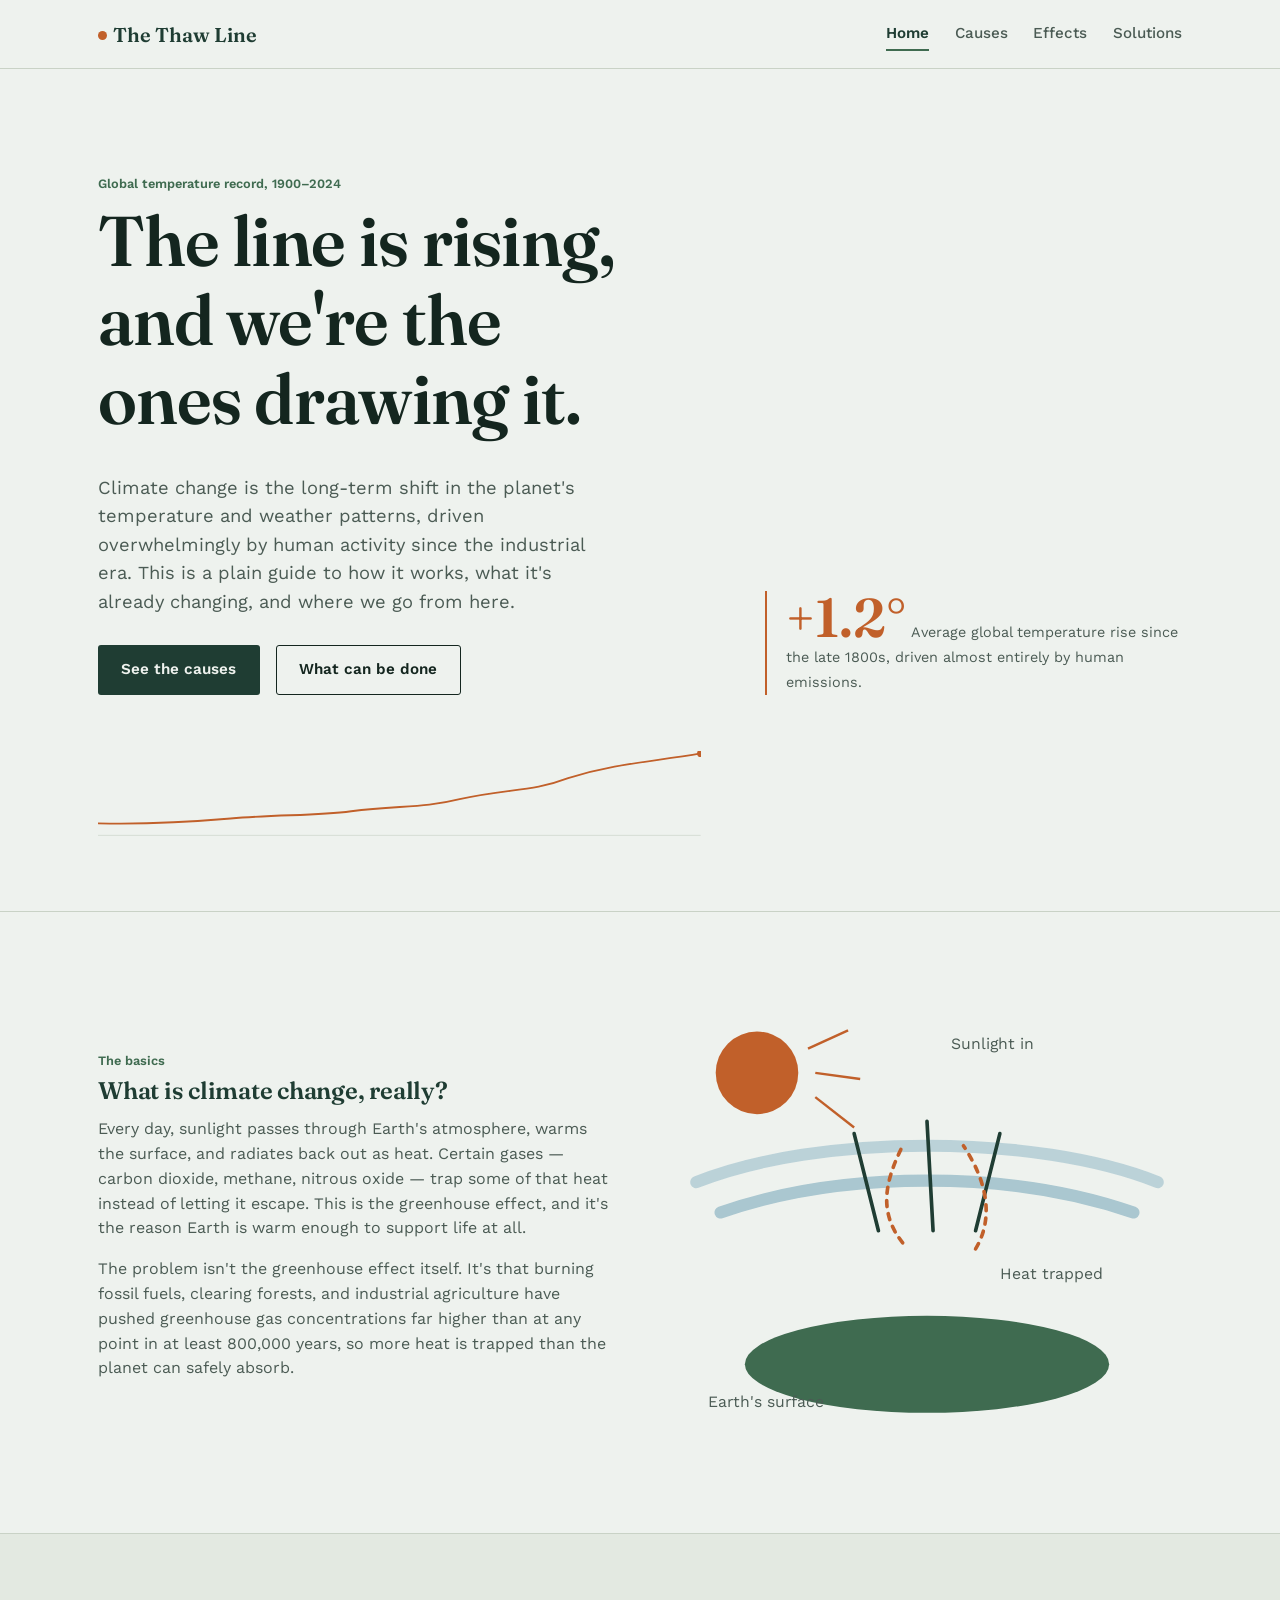
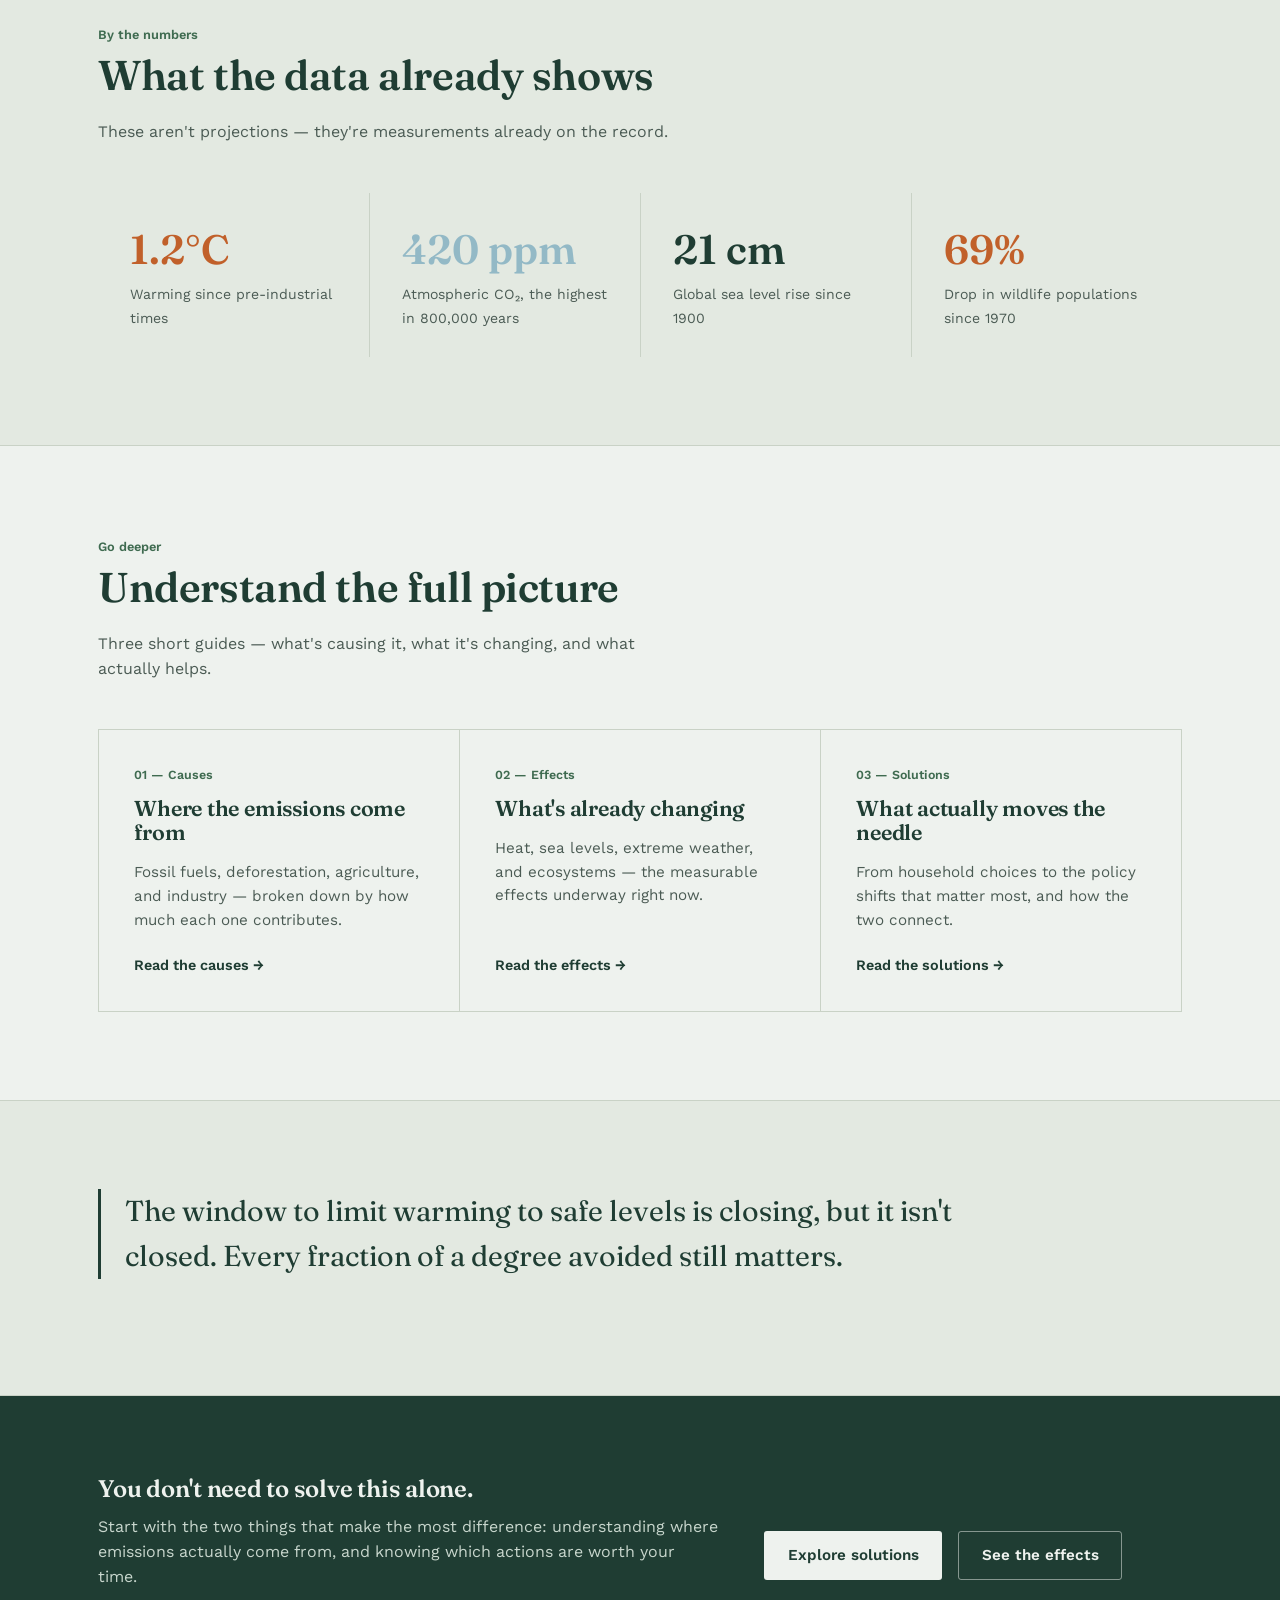
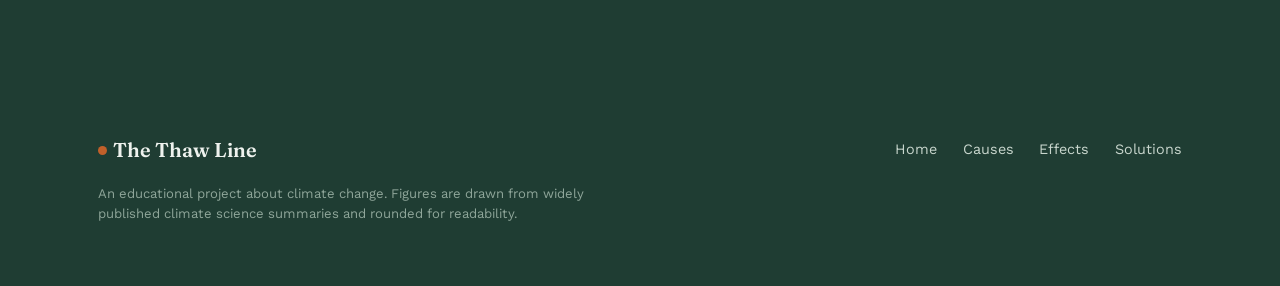
==== climate-awareness/index.html @ 8b1fbef3 "Complete Task 1 - Climate Awareness Website" ====
<!DOCTYPE html>
<html lang="en">
<head>
  <meta charset="UTF-8">
  <meta name="viewport" content="width=device-width, initial-scale=1.0">
  <title>The Thaw Line — Climate Change Awareness</title>
  <meta name="description" content="A clear, evidence-based guide to what climate change is, why it's happening, and what can still be done.">
  <link rel="preconnect" href="https://fonts.googleapis.com">
  <link rel="preconnect" href="https://fonts.gstatic.com" crossorigin>
  <link href="https://fonts.googleapis.com/css2?family=Fraunces:opsz,wght@9..144,500;9..144,600&family=Work+Sans:wght@400;500;600&display=swap" rel="stylesheet">
  <link rel="stylesheet" href="css/style.css">
</head>
<body>

  <header class="site-header">
    <nav class="nav">
      <a href="index.html" class="brand"><span class="brand-mark"></span>The Thaw Line</a>
      <ul class="nav-links">
        <li><a href="index.html">Home</a></li>
        <li><a href="causes.html">Causes</a></li>
        <li><a href="effects.html">Effects</a></li>
        <li><a href="solutions.html">Solutions</a></li>
      </ul>
      <button class="nav-toggle" aria-label="Toggle navigation menu" aria-expanded="false">
        <span></span><span></span><span></span>
      </button>
    </nav>
  </header>

  <main>
    <!-- HERO -->
    <section class="hero">
      <div class="wrap">
        <div>
          <span class="eyebrow">Global temperature record, 1900–2024</span>
          <h1>The line is rising, and we're the ones drawing it.</h1>
          <p class="lede">Climate change is the long-term shift in the planet's temperature and weather patterns, driven overwhelmingly by human activity since the industrial era. This is a plain guide to how it works, what it's already changing, and where we go from here.</p>
          <div class="hero-actions">
            <a href="causes.html" class="btn btn-primary">See the causes</a>
            <a href="solutions.html" class="btn btn-ghost">What can be done</a>
          </div>
        </div>
        <div class="hero-stat">
          <span class="num">+1.2°</span>
          <span class="cap">Average global temperature rise since the late 1800s, driven almost entirely by human emissions.</span>
        </div>
      </div>
      <div class="wrap spark">
        <svg viewBox="0 0 1000 160" preserveAspectRatio="none" role="img" aria-label="Line chart showing global average temperature rising sharply since the mid-20th century">
          <line x1="0" y1="140" x2="1000" y2="140" stroke="#C9D2C6" stroke-width="1"></line>
          <path d="M0,120 C80,122 150,118 220,112 C300,105 360,108 420,100 C500,90 540,95 600,80 C680,62 720,68 780,45 C860,20 920,18 1000,4"
                fill="none" stroke="#C1602A" stroke-width="3" stroke-linecap="round"></path>
          <circle cx="1000" cy="4" r="6" fill="#C1602A"></circle>
        </svg>
      </div>
    </section>

    <!-- WHAT IS CLIMATE CHANGE -->
    <section class="section" id="what-is-it">
      <div class="wrap explainer">
        <div class="explainer-text">
          <span class="eyebrow">The basics</span>
          <h2>What is climate change, really?</h2>
          <p>Every day, sunlight passes through Earth's atmosphere, warms the surface, and radiates back out as heat. Certain gases — carbon dioxide, methane, nitrous oxide — trap some of that heat instead of letting it escape. This is the greenhouse effect, and it's the reason Earth is warm enough to support life at all.</p>
          <p>The problem isn't the greenhouse effect itself. It's that burning fossil fuels, clearing forests, and industrial agriculture have pushed greenhouse gas concentrations far higher than at any point in at least 800,000 years, so more heat is trapped than the planet can safely absorb.</p>
        </div>
        <div class="diagram">
          <svg viewBox="0 0 420 360" role="img" aria-label="Diagram of the greenhouse effect: sunlight enters the atmosphere, warms the earth, and some heat is trapped by greenhouse gases instead of escaping to space">
            <circle cx="70" cy="60" r="34" fill="#C1602A"></circle>
            <g stroke="#C1602A" stroke-width="2">
              <line x1="118" y1="80" x2="150" y2="105"></line>
              <line x1="118" y1="60" x2="155" y2="65"></line>
              <line x1="112" y1="40" x2="145" y2="25"></line>
            </g>
            <path d="M20,150 C120,110 300,110 400,150" fill="none" stroke="#93B9C6" stroke-width="10" stroke-linecap="round" opacity="0.55"></path>
            <path d="M40,175 C140,140 280,140 380,175" fill="none" stroke="#93B9C6" stroke-width="10" stroke-linecap="round" opacity="0.75"></path>
            <ellipse cx="210" cy="300" rx="150" ry="40" fill="#3F6B50"></ellipse>
            <g stroke="#1F3D33" stroke-width="3" fill="none" stroke-linecap="round">
              <path d="M150,110 L170,190"></path>
              <path d="M210,100 L215,190"></path>
              <path d="M270,110 L250,190"></path>
            </g>
            <g stroke="#C1602A" stroke-width="3" fill="none" stroke-linecap="round" stroke-dasharray="5 6">
              <path d="M190,200 C170,175 175,150 190,120"></path>
              <path d="M250,205 C265,180 260,150 240,120"></path>
            </g>
            <text x="30" y="335" font-family="Work Sans, sans-serif" font-size="13" fill="#4B5B54">Earth's surface</text>
            <text x="230" y="40" font-family="Work Sans, sans-serif" font-size="13" fill="#4B5B54">Sunlight in</text>
            <text x="270" y="230" font-family="Work Sans, sans-serif" font-size="13" fill="#4B5B54">Heat trapped</text>
          </svg>
        </div>
      </div>
    </section>

    <!-- STATS -->
    <section class="section alt">
      <div class="wrap">
        <div class="section-head">
          <span class="eyebrow">By the numbers</span>
          <h2>What the data already shows</h2>
          <p>These aren't projections — they're measurements already on the record.</p>
        </div>
        <div class="stat-strip">
          <div class="stat">
            <span class="num hot" data-count-to="1.2" data-decimals="1" data-suffix="°C">0°C</span>
            <span class="cap">Warming since pre-industrial times</span>
          </div>
          <div class="stat">
            <span class="num cool" data-count-to="420" data-suffix=" ppm">0 ppm</span>
            <span class="cap">Atmospheric CO₂, the highest in 800,000 years</span>
          </div>
          <div class="stat">
            <span class="num" data-count-to="21" data-suffix=" cm">0 cm</span>
            <span class="cap">Global sea level rise since 1900</span>
          </div>
          <div class="stat">
            <span class="num hot" data-count-to="69" data-suffix="%">0%</span>
            <span class="cap">Drop in wildlife populations since 1970</span>
          </div>
        </div>
      </div>
    </section>

    <!-- SECTION PREVIEWS -->
    <section class="section">
      <div class="wrap">
        <div class="section-head">
          <span class="eyebrow">Go deeper</span>
          <h2>Understand the full picture</h2>
          <p>Three short guides — what's causing it, what it's changing, and what actually helps.</p>
        </div>
        <div class="preview-grid">
          <a class="preview" href="causes.html">
            <span class="tag">01 — Causes</span>
            <h3>Where the emissions come from</h3>
            <p>Fossil fuels, deforestation, agriculture, and industry — broken down by how much each one contributes.</p>
            <span class="go">Read the causes →</span>
          </a>
          <a class="preview" href="effects.html">
            <span class="tag">02 — Effects</span>
            <h3>What's already changing</h3>
            <p>Heat, sea levels, extreme weather, and ecosystems — the measurable effects underway right now.</p>
            <span class="go">Read the effects →</span>
          </a>
          <a class="preview" href="solutions.html">
            <span class="tag">03 — Solutions</span>
            <h3>What actually moves the needle</h3>
            <p>From household choices to the policy shifts that matter most, and how the two connect.</p>
            <span class="go">Read the solutions →</span>
          </a>
        </div>
      </div>
    </section>

    <!-- CALLOUT -->
    <section class="section alt">
      <div class="wrap">
        <p class="callout">The window to limit warming to safe levels is closing, but it isn't closed. Every fraction of a degree avoided still matters.</p>
      </div>
    </section>

    <!-- CTA -->
    <section class="cta">
      <div class="wrap">
        <div>
          <h2>You don't need to solve this alone.</h2>
          <p>Start with the two things that make the most difference: understanding where emissions actually come from, and knowing which actions are worth your time.</p>
        </div>
        <div class="hero-actions">
          <a href="solutions.html" class="btn btn-primary">Explore solutions</a>
          <a href="effects.html" class="btn btn-ghost">See the effects</a>
        </div>
      </div>
    </section>
  </main>

  <footer class="site-footer">
    <div class="wrap">
      <div class="footer-inner">
        <a href="index.html" class="brand"><span class="brand-mark"></span>The Thaw Line</a>
        <ul class="footer-links">
          <li><a href="index.html">Home</a></li>
          <li><a href="causes.html">Causes</a></li>
          <li><a href="effects.html">Effects</a></li>
          <li><a href="solutions.html">Solutions</a></li>
        </ul>
      </div>
      <p class="footer-note">An educational project about climate change. Figures are drawn from widely published climate science summaries and rounded for readability.</p>
    </div>
  </footer>

  <script src="js/script.js"></script>
</body>
</html>
---- climate-awareness/css/style.css ----
/* =========================================================
   THE THAW LINE — Climate Change Awareness Site
   Design tokens
   ========================================================= */
:root {
  /* Color */
  --ink: #14261F;          /* near-black deep pine, primary text */
  --ink-soft: #4B5B54;     /* secondary text */
  --paper: #EEF2EE;        /* cool pale sage-white background */
  --paper-raised: #E3E9E1; /* slightly deeper panel tone */
  --pine: #1F3D33;         /* deep pine, brand dark */
  --moss: #3F6B50;         /* mid green accent, links/active */
  --moss-light: #6E9A78;
  --ember: #C1602A;        /* heat/fire accent, used sparingly */
  --glacier: #93B9C6;      /* ice/cool-data accent */
  --line: #C9D2C6;         /* hairline / border color */
  --line-strong: #14261F;

  /* Type */
  --font-display: "Fraunces", Georgia, "Times New Roman", serif;
  --font-body: "Work Sans", -apple-system, BlinkMacSystemFont, "Segoe UI", sans-serif;

  /* Layout */
  --max-w: 1180px;
  --gutter: clamp(1.25rem, 4vw, 3rem);
  --radius: 3px;
}

/* =========================================================
   Reset
   ========================================================= */
*, *::before, *::after { box-sizing: border-box; }
html { scroll-behavior: smooth; }
body {
  margin: 0;
  background: var(--paper);
  color: var(--ink);
  font-family: var(--font-body);
  font-size: 16px;
  line-height: 1.55;
  -webkit-font-smoothing: antialiased;
}
img { max-width: 100%; display: block; }
a { color: inherit; text-decoration: none; }
ul { margin: 0; padding: 0; list-style: none; }
h1, h2, h3, h4 {
  font-family: var(--font-display);
  font-weight: 600;
  line-height: 1.12;
  margin: 0 0 0.5em;
  letter-spacing: -0.01em;
  color: var(--pine);
}
p { margin: 0 0 1em; max-width: 62ch; }
button { font-family: inherit; }

:focus-visible {
  outline: 2px solid var(--moss);
  outline-offset: 3px;
}

.wrap {
  max-width: var(--max-w);
  margin: 0 auto;
  padding: 0 var(--gutter);
}

.eyebrow {
  font-size: 0.8rem;
  color: var(--moss);
  font-weight: 600;
  margin-bottom: 0.6em;
  display: inline-block;
}

/* =========================================================
   Navigation
   ========================================================= */
.site-header {
  position: sticky;
  top: 0;
  z-index: 100;
  background: rgba(238, 242, 238, 0.92);
  backdrop-filter: blur(8px);
  border-bottom: 1px solid var(--line);
  transition: box-shadow 0.25s ease;
}
.site-header.is-scrolled {
  box-shadow: 0 6px 18px -12px rgba(20, 38, 31, 0.35);
}
.nav {
  max-width: var(--max-w);
  margin: 0 auto;
  padding: 0 var(--gutter);
  display: flex;
  align-items: center;
  justify-content: space-between;
  height: 68px;
}
.brand {
  font-family: var(--font-display);
  font-size: 1.25rem;
  font-weight: 600;
  color: var(--pine);
  display: flex;
  align-items: baseline;
  gap: 0.4rem;
}
.brand .brand-mark {
  width: 9px;
  height: 9px;
  border-radius: 50%;
  background: var(--ember);
  display: inline-block;
  transform: translateY(-2px);
}
.nav-links {
  display: flex;
  align-items: center;
  gap: clamp(1rem, 2vw, 2.1rem);
}
.nav-links a {
  position: relative;
  font-size: 0.95rem;
  font-weight: 500;
  color: var(--ink-soft);
  padding: 0.4rem 0;
}
.nav-links a::after {
  content: "";
  position: absolute;
  left: 0;
  right: 0;
  bottom: -2px;
  height: 2px;
  background: var(--moss);
  transform: scaleX(0);
  transform-origin: left;
  transition: transform 0.2s ease;
}
.nav-links a:hover::after { transform: scaleX(1); }
.nav-links a.active {
  color: var(--pine);
  font-weight: 600;
}
.nav-links a.active::after { transform: scaleX(1); }

.nav-toggle {
  display: none;
  background: none;
  border: none;
  cursor: pointer;
  padding: 0.5rem;
  gap: 5px;
  flex-direction: column;
}
.nav-toggle span {
  width: 22px;
  height: 2px;
  background: var(--pine);
  border-radius: 2px;
  transition: transform 0.25s ease, opacity 0.25s ease;
}
.nav-toggle[aria-expanded="true"] span:nth-child(1) { transform: translateY(7px) rotate(45deg); }
.nav-toggle[aria-expanded="true"] span:nth-child(2) { opacity: 0; }
.nav-toggle[aria-expanded="true"] span:nth-child(3) { transform: translateY(-7px) rotate(-45deg); }

/* =========================================================
   Hero
   ========================================================= */
.hero {
  padding: clamp(3rem, 8vw, 6.5rem) 0 clamp(2.5rem, 6vw, 4rem);
  border-bottom: 1px solid var(--line);
}
.hero .wrap {
  display: grid;
  grid-template-columns: 1.3fr 0.9fr;
  gap: clamp(2rem, 5vw, 4rem);
  align-items: end;
}
.hero h1 {
  font-size: clamp(2.6rem, 6vw, 4.4rem);
  color: var(--ink);
  max-width: 12ch;
}
.hero .lede {
  font-size: 1.15rem;
  color: var(--ink-soft);
  max-width: 46ch;
}
.hero-stat {
  border-left: 2px solid var(--ember);
  padding-left: 1.2rem;
  justify-self: end;
  text-align: left;
}
.hero-stat .num {
  font-family: var(--font-display);
  font-size: clamp(2.6rem, 5vw, 3.4rem);
  color: var(--ember);
  font-weight: 600;
  line-height: 1;
}
.hero-stat .cap {
  color: var(--ink-soft);
  font-size: 0.9rem;
  margin-top: 0.4rem;
}
.hero-actions {
  display: flex;
  gap: 1rem;
  margin-top: 1.8rem;
  flex-wrap: wrap;
}
.spark {
  margin-top: clamp(2rem, 5vw, 3.5rem);
}
.spark svg { width: 100%; height: auto; display: block; }

/* =========================================================
   Buttons
   ========================================================= */
.btn {
  display: inline-flex;
  align-items: center;
  gap: 0.5rem;
  padding: 0.75rem 1.4rem;
  border-radius: var(--radius);
  font-weight: 600;
  font-size: 0.95rem;
  border: 1px solid transparent;
  cursor: pointer;
  transition: background 0.2s ease, color 0.2s ease, border-color 0.2s ease;
}
.btn-primary {
  background: var(--pine);
  color: var(--paper);
}
.btn-primary:hover { background: var(--moss); }
.btn-ghost {
  border-color: var(--line-strong);
  color: var(--ink);
}
.btn-ghost:hover { background: var(--paper-raised); }

/* =========================================================
   Sections generic
   ========================================================= */
.section {
  padding: clamp(3rem, 7vw, 5.5rem) 0;
  border-bottom: 1px solid var(--line);
}
.section-head {
  max-width: 60ch;
  margin-bottom: clamp(2rem, 5vw, 3rem);
}
.section-head h2 {
  font-size: clamp(1.9rem, 3.6vw, 2.6rem);
}
.section-head p { color: var(--ink-soft); }
.section.alt { background: var(--paper-raised); }
.section:last-of-type { border-bottom: none; }

/* Two-column explainer */
.explainer {
  display: grid;
  grid-template-columns: 1fr 1fr;
  gap: clamp(2rem, 5vw, 4rem);
  align-items: center;
}
.explainer .diagram svg { width: 100%; height: auto; }
.explainer-text p { color: var(--ink-soft); }

/* =========================================================
   Stat strip
   ========================================================= */
.stat-strip {
  display: grid;
  grid-template-columns: repeat(4, 1fr);
}
.stat {
  padding: 1.6rem clamp(1rem, 2.5vw, 2rem);
  border-left: 1px solid var(--line);
}
.stat:first-child { border-left: none; }
.stat .num {
  font-family: var(--font-display);
  font-size: clamp(1.9rem, 3.2vw, 2.6rem);
  color: var(--pine);
  font-weight: 600;
  display: block;
}
.stat .num.hot { color: var(--ember); }
.stat .num.cool { color: var(--glacier); }
.stat .cap {
  color: var(--ink-soft);
  font-size: 0.88rem;
  margin-top: 0.35rem;
}

/* =========================================================
   Preview cards (used sparingly for index page links)
   ========================================================= */
.preview-grid {
  display: grid;
  grid-template-columns: repeat(3, 1fr);
  gap: 1px;
  background: var(--line);
  border: 1px solid var(--line);
}
.preview {
  background: var(--paper);
  padding: clamp(1.6rem, 3vw, 2.2rem);
  display: flex;
  flex-direction: column;
  gap: 0.75rem;
}
.preview .tag {
  font-size: 0.78rem;
  font-weight: 600;
  color: var(--moss);
}
.preview h3 { font-size: 1.35rem; margin-bottom: 0.2em; }
.preview p { color: var(--ink-soft); font-size: 0.95rem; margin-bottom: 0; }
.preview .go {
  margin-top: auto;
  font-weight: 600;
  font-size: 0.9rem;
  color: var(--pine);
  padding-top: 0.6rem;
}

/* =========================================================
   Row list — used for Causes / Effects / Solutions pages
   ========================================================= */
.row-list { border-top: 1px solid var(--line); }
.row-item {
  display: grid;
  grid-template-columns: 64px 1fr auto;
  gap: clamp(1rem, 3vw, 2.2rem);
  align-items: start;
  padding: clamp(1.6rem, 3vw, 2.4rem) 0;
  border-bottom: 1px solid var(--line);
}
.row-icon {
  width: 56px;
  height: 56px;
}
.row-icon svg { width: 100%; height: 100%; }
.row-body h3 {
  font-size: 1.4rem;
  margin-bottom: 0.35em;
}
.row-body p { color: var(--ink-soft); margin-bottom: 0; }
.row-figure {
  text-align: right;
  white-space: nowrap;
}
.row-figure .num {
  font-family: var(--font-display);
  font-size: 1.6rem;
  color: var(--ember);
  display: block;
}
.row-figure .cap {
  font-size: 0.78rem;
  color: var(--ink-soft);
}

/* =========================================================
   Bar chart (animated on scroll via JS)
   ========================================================= */
.bar-chart {
  display: flex;
  align-items: flex-end;
  gap: clamp(0.8rem, 2vw, 1.6rem);
  height: 220px;
  border-bottom: 1px solid var(--line-strong);
  padding: 0 0.5rem;
  margin-top: 1rem;
}
.bar {
  flex: 1;
  display: flex;
  flex-direction: column;
  align-items: center;
  justify-content: flex-end;
  height: 100%;
}
.bar .col {
  width: 100%;
  max-width: 46px;
  background: var(--moss);
  height: 0%;
  transition: height 1.1s cubic-bezier(0.16, 1, 0.3, 1);
  border-radius: 2px 2px 0 0;
}
.bar.is-visible .col { height: var(--h); }
.bar .col.hot { background: var(--ember); }
.bar .label {
  margin-top: 0.6rem;
  font-size: 0.8rem;
  color: var(--ink-soft);
  text-align: center;
}
.bar .value {
  font-size: 0.78rem;
  font-weight: 600;
  color: var(--ink);
  margin-bottom: 0.3rem;
}

/* =========================================================
   Checklist (Solutions page)
   ========================================================= */
.checklist {
  display: grid;
  grid-template-columns: repeat(2, 1fr);
  gap: 1.4rem 2.4rem;
}
.checklist li {
  display: flex;
  gap: 0.9rem;
  padding: 1rem 0;
  border-bottom: 1px solid var(--line);
}
.checklist .mark {
  width: 22px;
  height: 22px;
  border: 2px solid var(--moss);
  border-radius: 50%;
  flex-shrink: 0;
  margin-top: 0.15rem;
  position: relative;
}
.checklist .mark::after {
  content: "";
  position: absolute;
  left: 5px;
  top: 2px;
  width: 5px;
  height: 9px;
  border-right: 2px solid var(--moss);
  border-bottom: 2px solid var(--moss);
  transform: rotate(40deg);
}
.checklist strong { display: block; color: var(--ink); }
.checklist span { color: var(--ink-soft); font-size: 0.92rem; }

/* =========================================================
   Quote / callout
   ========================================================= */
.callout {
  border-left: 3px solid var(--pine);
  padding-left: 1.5rem;
  font-family: var(--font-display);
  font-size: clamp(1.3rem, 2.6vw, 1.8rem);
  color: var(--pine);
  max-width: 46ch;
}

/* =========================================================
   CTA
   ========================================================= */
.cta {
  background: var(--pine);
  color: var(--paper);
}
.cta h2 { color: var(--paper); }
.cta p { color: #C8D6CD; }
.cta .wrap {
  padding-top: clamp(3rem, 7vw, 5rem);
  padding-bottom: clamp(3rem, 7vw, 5rem);
  display: grid;
  grid-template-columns: 1.2fr 0.8fr;
  gap: 2.5rem;
  align-items: center;
}
.cta .btn-primary {
  background: var(--paper);
  color: var(--pine);
}
.cta .btn-primary:hover { background: var(--glacier); color: var(--pine); }
.cta .btn-ghost {
  border-color: rgba(238, 242, 238, 0.5);
  color: var(--paper);
}
.cta .btn-ghost:hover { background: rgba(238, 242, 238, 0.1); }

/* =========================================================
   Page intro (used on Causes / Effects / Solutions)
   ========================================================= */
.page-intro {
  padding: clamp(2.5rem, 6vw, 4rem) 0 clamp(1.5rem, 4vw, 2.5rem);
}
.page-intro .eyebrow { display: block; }
.page-intro h1 {
  font-size: clamp(2.2rem, 5vw, 3.2rem);
  max-width: 16ch;
}
.page-intro p {
  font-size: 1.08rem;
  color: var(--ink-soft);
  max-width: 58ch;
}

/* =========================================================
   Footer
   ========================================================= */
.site-footer {
  padding: clamp(2rem, 5vw, 3rem) 0;
  background: var(--pine);
  color: #C8D6CD;
}
.footer-inner {
  display: flex;
  justify-content: space-between;
  align-items: center;
  flex-wrap: wrap;
  gap: 1rem;
}
.footer-inner .brand { color: var(--paper); }
.footer-links {
  display: flex;
  gap: 1.6rem;
}
.footer-links a { font-size: 0.9rem; color: #C8D6CD; }
.footer-links a:hover { color: var(--paper); }
.footer-note {
  font-size: 0.82rem;
  color: #8FA69A;
  margin-top: 1.2rem;
}

/* =========================================================
   Responsive — Tablet
   ========================================================= */
@media (max-width: 900px) {
  .hero .wrap { grid-template-columns: 1fr; }
  .hero-stat { justify-self: start; border-left: none; border-top: 2px solid var(--ember); padding-left: 0; padding-top: 1rem; }
  .explainer { grid-template-columns: 1fr; }
  .explainer .diagram { order: -1; max-width: 340px; }
  .preview-grid { grid-template-columns: 1fr 1fr; }
  .stat-strip { grid-template-columns: repeat(2, 1fr); }
  .stat:nth-child(3) { border-left: none; }
  .stat:nth-child(odd) { border-left: none; }
  .cta .wrap { grid-template-columns: 1fr; }
  .checklist { grid-template-columns: 1fr; }
}

/* =========================================================
   Responsive — Mobile
   ========================================================= */
@media (max-width: 640px) {
  .nav-toggle { display: flex; }
  .nav-links {
    position: absolute;
    top: 68px;
    left: 0;
    right: 0;
    background: var(--paper);
    border-bottom: 1px solid var(--line);
    flex-direction: column;
    align-items: flex-start;
    gap: 0;
    padding: 0.5rem var(--gutter) 1rem;
    transform: translateY(-8px);
    opacity: 0;
    pointer-events: none;
    transition: opacity 0.2s ease, transform 0.2s ease;
  }
  .nav-links.is-open {
    opacity: 1;
    transform: translateY(0);
    pointer-events: auto;
  }
  .nav-links a { width: 100%; padding: 0.75rem 0; }
  .nav-links a::after { display: none; }

  .preview-grid { grid-template-columns: 1fr; }
  .stat-strip { grid-template-columns: 1fr 1fr; }
  .row-item { grid-template-columns: 48px 1fr; }
  .row-figure { grid-column: 1 / -1; text-align: left; margin-top: 0.5rem; }
  .row-figure .num { display: inline; font-size: 1.2rem; }
  .footer-inner { flex-direction: column; align-items: flex-start; }
}
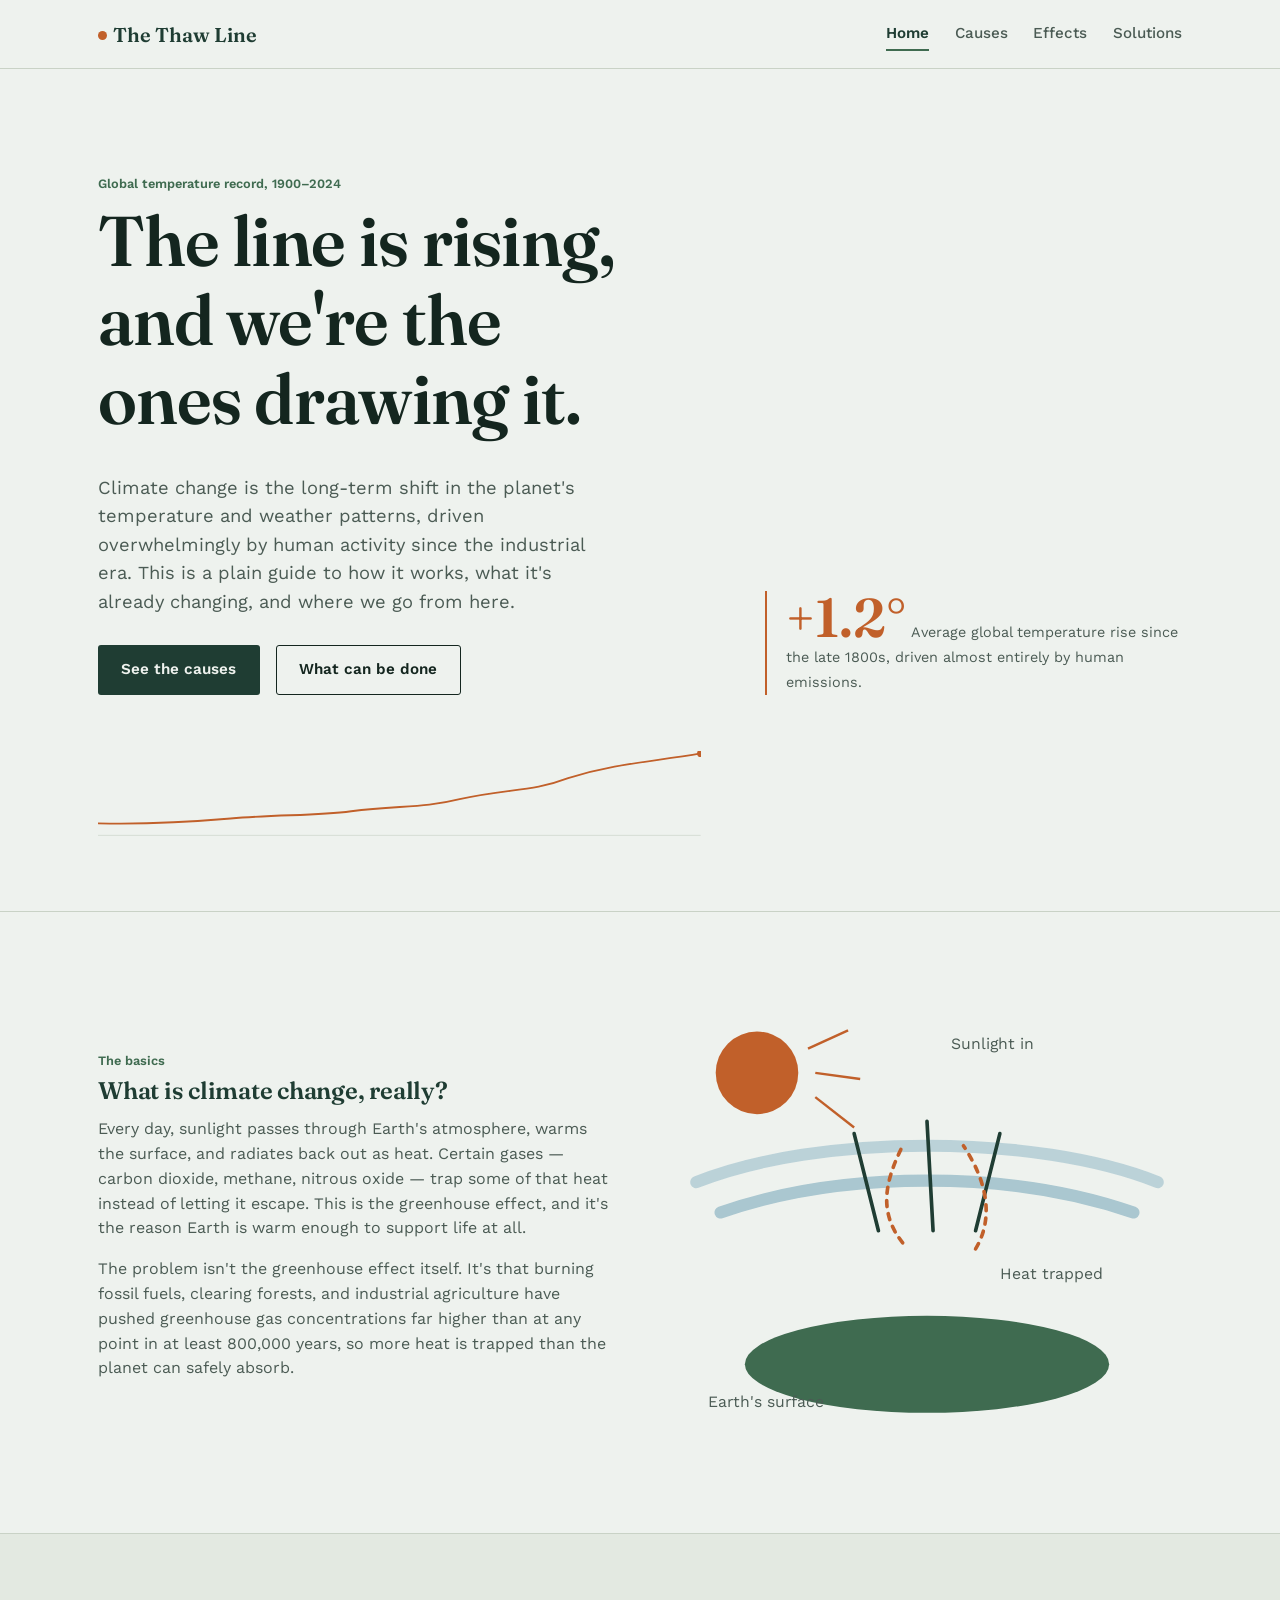
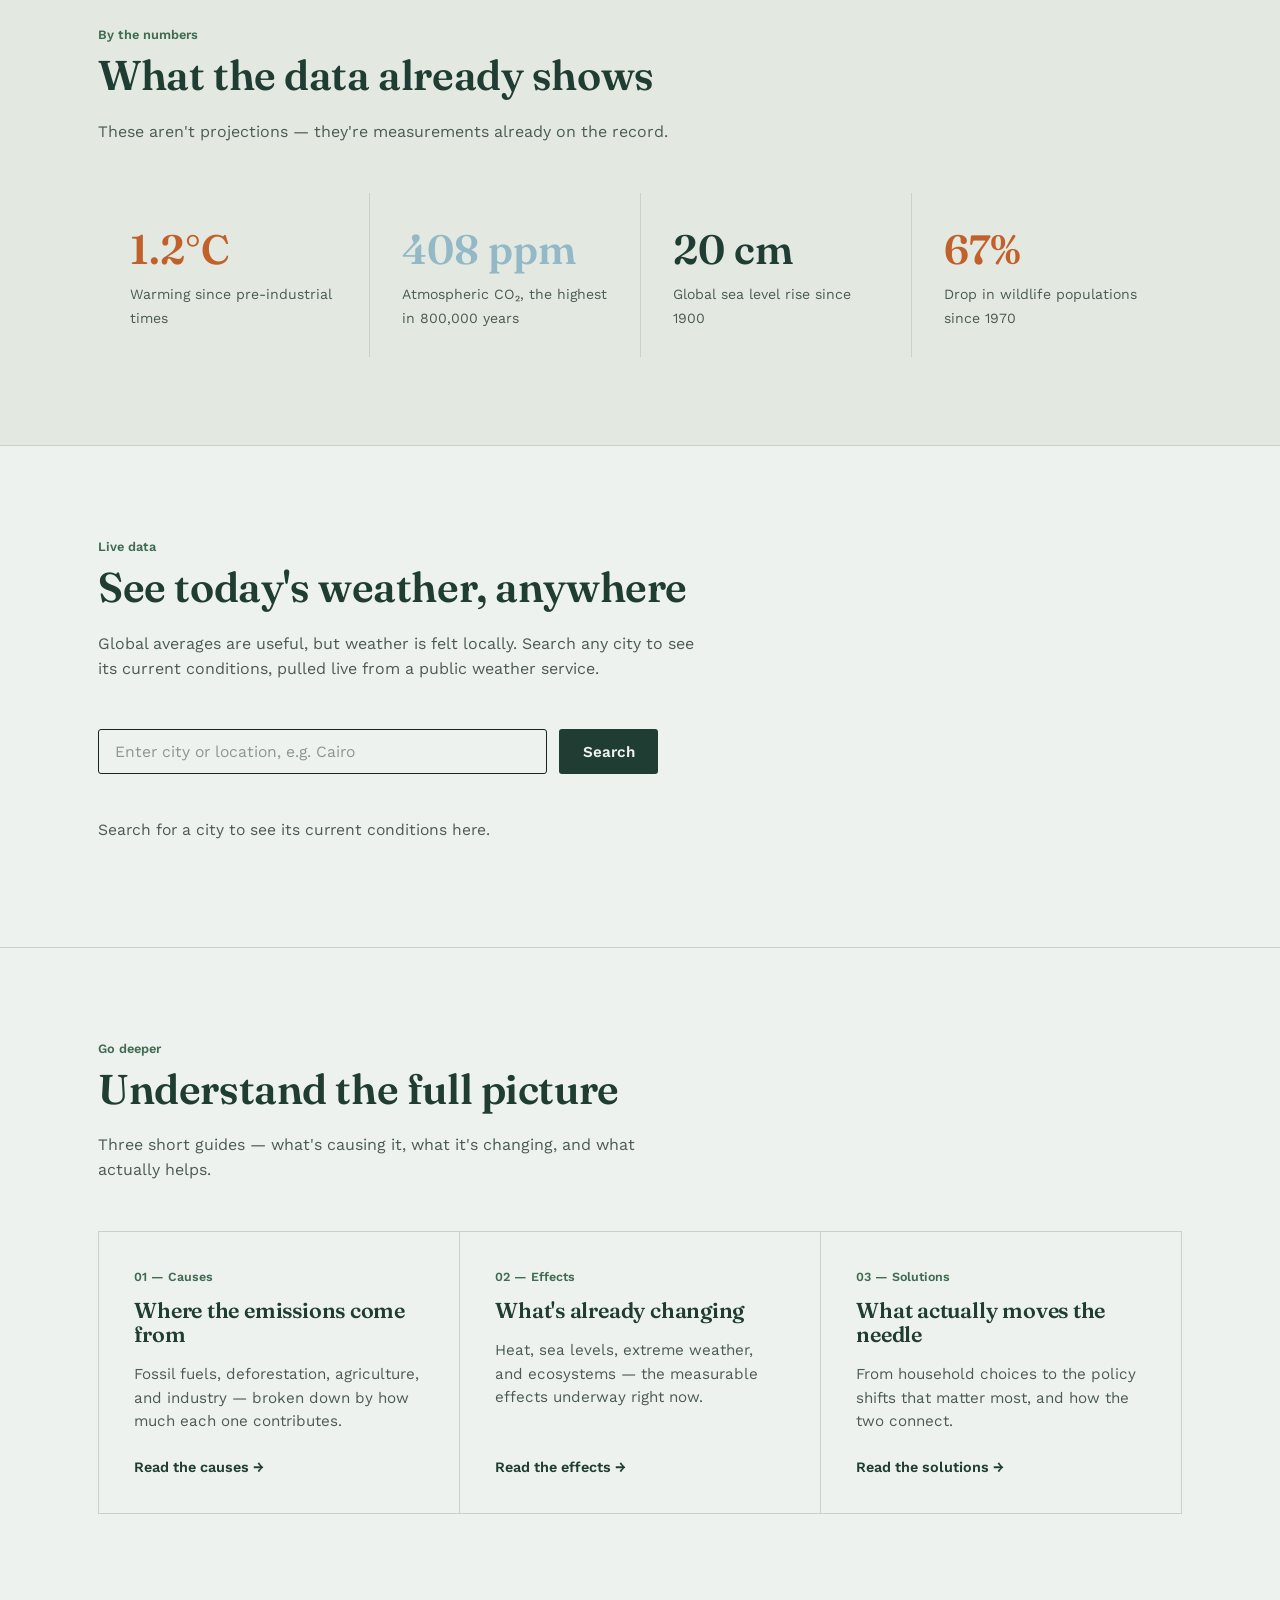
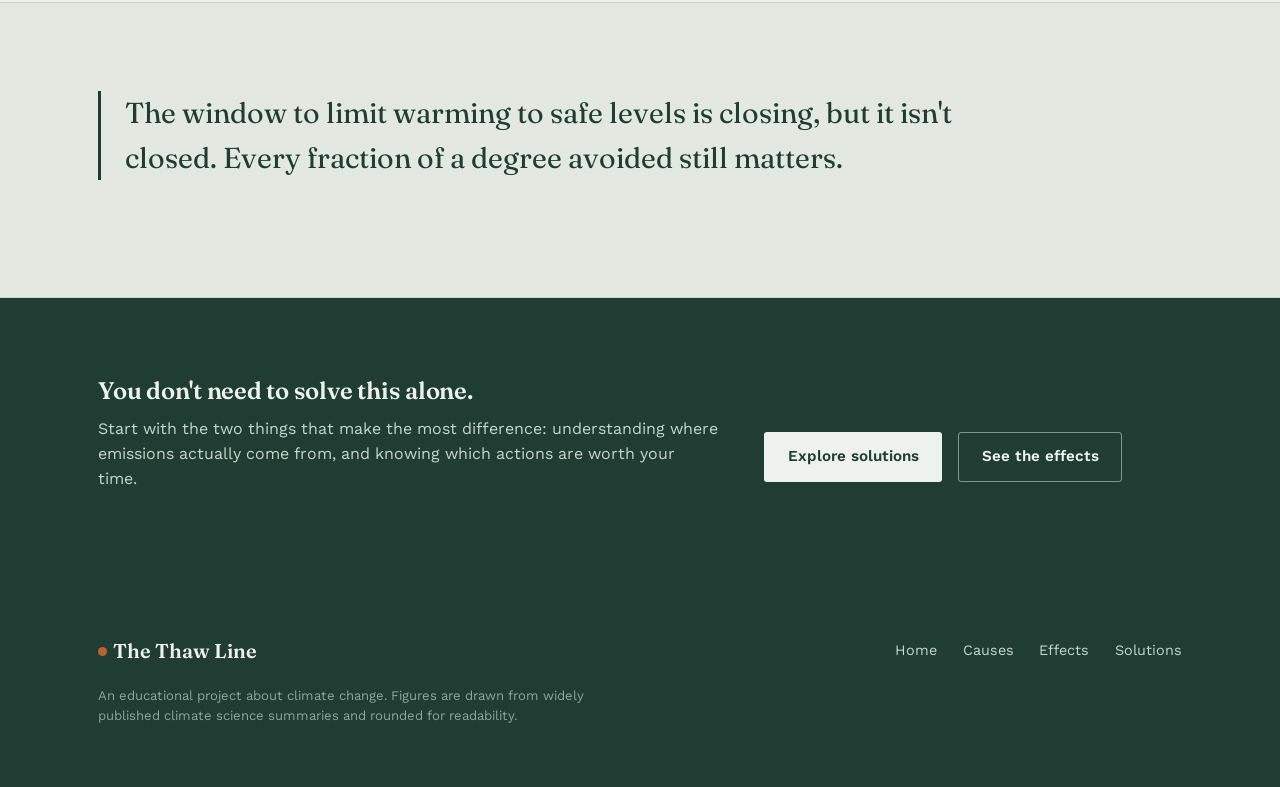
==== commit 015a1f96: "Add Task 2 weather API integration" ====
--- a/climate-awareness/index.html
+++ b/climate-awareness/index.html
@@ -1,194 +1,244 @@
 <!DOCTYPE html>
 <html lang="en">
+
 <head>
-  <meta charset="UTF-8">
-  <meta name="viewport" content="width=device-width, initial-scale=1.0">
-  <title>The Thaw Line — Climate Change Awareness</title>
-  <meta name="description" content="A clear, evidence-based guide to what climate change is, why it's happening, and what can still be done.">
-  <link rel="preconnect" href="https://fonts.googleapis.com">
-  <link rel="preconnect" href="https://fonts.gstatic.com" crossorigin>
-  <link href="https://fonts.googleapis.com/css2?family=Fraunces:opsz,wght@9..144,500;9..144,600&family=Work+Sans:wght@400;500;600&display=swap" rel="stylesheet">
-  <link rel="stylesheet" href="css/style.css">
+    <meta charset="UTF-8">
+    <meta name="viewport" content="width=device-width, initial-scale=1.0">
+    <title>The Thaw Line — Climate Change Awareness</title>
+    <meta name="description"
+        content="A clear, evidence-based guide to what climate change is, why it's happening, and what can still be done.">
+    <link rel="preconnect" href="https://fonts.googleapis.com">
+    <link rel="preconnect" href="https://fonts.gstatic.com" crossorigin>
+    <link
+        href="https://fonts.googleapis.com/css2?family=Fraunces:opsz,wght@9..144,500;9..144,600&family=Work+Sans:wght@400;500;600&display=swap"
+        rel="stylesheet">
+    <link rel="stylesheet" href="css/style.css">
 </head>
+
 <body>
 
-  <header class="site-header">
-    <nav class="nav">
-      <a href="index.html" class="brand"><span class="brand-mark"></span>The Thaw Line</a>
-      <ul class="nav-links">
-        <li><a href="index.html">Home</a></li>
-        <li><a href="causes.html">Causes</a></li>
-        <li><a href="effects.html">Effects</a></li>
-        <li><a href="solutions.html">Solutions</a></li>
-      </ul>
-      <button class="nav-toggle" aria-label="Toggle navigation menu" aria-expanded="false">
-        <span></span><span></span><span></span>
-      </button>
-    </nav>
-  </header>
-
-  <main>
-    <!-- HERO -->
-    <section class="hero">
-      <div class="wrap">
-        <div>
-          <span class="eyebrow">Global temperature record, 1900–2024</span>
-          <h1>The line is rising, and we're the ones drawing it.</h1>
-          <p class="lede">Climate change is the long-term shift in the planet's temperature and weather patterns, driven overwhelmingly by human activity since the industrial era. This is a plain guide to how it works, what it's already changing, and where we go from here.</p>
-          <div class="hero-actions">
-            <a href="causes.html" class="btn btn-primary">See the causes</a>
-            <a href="solutions.html" class="btn btn-ghost">What can be done</a>
-          </div>
+    <header class="site-header">
+        <nav class="nav">
+            <a href="index.html" class="brand"><span class="brand-mark"></span>The Thaw Line</a>
+            <ul class="nav-links">
+                <li><a href="index.html">Home</a></li>
+                <li><a href="causes.html">Causes</a></li>
+                <li><a href="effects.html">Effects</a></li>
+                <li><a href="solutions.html">Solutions</a></li>
+            </ul>
+            <button class="nav-toggle" aria-label="Toggle navigation menu" aria-expanded="false">
+                <span></span><span></span><span></span>
+            </button>
+        </nav>
+    </header>
+
+    <main>
+        <!-- HERO -->
+        <section class="hero">
+            <div class="wrap">
+                <div>
+                    <span class="eyebrow">Global temperature record, 1900–2024</span>
+                    <h1>The line is rising, and we're the ones drawing it.</h1>
+                    <p class="lede">Climate change is the long-term shift in the planet's temperature and weather
+                        patterns, driven overwhelmingly by human activity since the industrial era. This is a plain
+                        guide to how it works, what it's already changing, and where we go from here.</p>
+                    <div class="hero-actions">
+                        <a href="causes.html" class="btn btn-primary">See the causes</a>
+                        <a href="solutions.html" class="btn btn-ghost">What can be done</a>
+                    </div>
+                </div>
+                <div class="hero-stat">
+                    <span class="num">+1.2°</span>
+                    <span class="cap">Average global temperature rise since the late 1800s, driven almost entirely by
+                        human emissions.</span>
+                </div>
+            </div>
+            <div class="wrap spark">
+                <svg viewBox="0 0 1000 160" preserveAspectRatio="none" role="img"
+                    aria-label="Line chart showing global average temperature rising sharply since the mid-20th century">
+                    <line x1="0" y1="140" x2="1000" y2="140" stroke="#C9D2C6" stroke-width="1"></line>
+                    <path
+                        d="M0,120 C80,122 150,118 220,112 C300,105 360,108 420,100 C500,90 540,95 600,80 C680,62 720,68 780,45 C860,20 920,18 1000,4"
+                        fill="none" stroke="#C1602A" stroke-width="3" stroke-linecap="round"></path>
+                    <circle cx="1000" cy="4" r="6" fill="#C1602A"></circle>
+                </svg>
+            </div>
+        </section>
+
+        <!-- WHAT IS CLIMATE CHANGE -->
+        <section class="section" id="what-is-it">
+            <div class="wrap explainer">
+                <div class="explainer-text">
+                    <span class="eyebrow">The basics</span>
+                    <h2>What is climate change, really?</h2>
+                    <p>Every day, sunlight passes through Earth's atmosphere, warms the surface, and radiates back out
+                        as heat. Certain gases — carbon dioxide, methane, nitrous oxide — trap some of that heat instead
+                        of letting it escape. This is the greenhouse effect, and it's the reason Earth is warm enough to
+                        support life at all.</p>
+                    <p>The problem isn't the greenhouse effect itself. It's that burning fossil fuels, clearing forests,
+                        and industrial agriculture have pushed greenhouse gas concentrations far higher than at any
+                        point in at least 800,000 years, so more heat is trapped than the planet can safely absorb.</p>
+                </div>
+                <div class="diagram">
+                    <svg viewBox="0 0 420 360" role="img"
+                        aria-label="Diagram of the greenhouse effect: sunlight enters the atmosphere, warms the earth, and some heat is trapped by greenhouse gases instead of escaping to space">
+                        <circle cx="70" cy="60" r="34" fill="#C1602A"></circle>
+                        <g stroke="#C1602A" stroke-width="2">
+                            <line x1="118" y1="80" x2="150" y2="105"></line>
+                            <line x1="118" y1="60" x2="155" y2="65"></line>
+                            <line x1="112" y1="40" x2="145" y2="25"></line>
+                        </g>
+                        <path d="M20,150 C120,110 300,110 400,150" fill="none" stroke="#93B9C6" stroke-width="10"
+                            stroke-linecap="round" opacity="0.55"></path>
+                        <path d="M40,175 C140,140 280,140 380,175" fill="none" stroke="#93B9C6" stroke-width="10"
+                            stroke-linecap="round" opacity="0.75"></path>
+                        <ellipse cx="210" cy="300" rx="150" ry="40" fill="#3F6B50"></ellipse>
+                        <g stroke="#1F3D33" stroke-width="3" fill="none" stroke-linecap="round">
+                            <path d="M150,110 L170,190"></path>
+                            <path d="M210,100 L215,190"></path>
+                            <path d="M270,110 L250,190"></path>
+                        </g>
+                        <g stroke="#C1602A" stroke-width="3" fill="none" stroke-linecap="round" stroke-dasharray="5 6">
+                            <path d="M190,200 C170,175 175,150 190,120"></path>
+                            <path d="M250,205 C265,180 260,150 240,120"></path>
+                        </g>
+                        <text x="30" y="335" font-family="Work Sans, sans-serif" font-size="13" fill="#4B5B54">Earth's
+                            surface</text>
+                        <text x="230" y="40" font-family="Work Sans, sans-serif" font-size="13" fill="#4B5B54">Sunlight
+                            in</text>
+                        <text x="270" y="230" font-family="Work Sans, sans-serif" font-size="13" fill="#4B5B54">Heat
+                            trapped</text>
+                    </svg>
+                </div>
+            </div>
+        </section>
+
+        <!-- STATS -->
+        <section class="section alt">
+            <div class="wrap">
+                <div class="section-head">
+                    <span class="eyebrow">By the numbers</span>
+                    <h2>What the data already shows</h2>
+                    <p>These aren't projections — they're measurements already on the record.</p>
+                </div>
+                <div class="stat-strip">
+                    <div class="stat">
+                        <span class="num hot" data-count-to="1.2" data-decimals="1" data-suffix="°C">0°C</span>
+                        <span class="cap">Warming since pre-industrial times</span>
+                    </div>
+                    <div class="stat">
+                        <span class="num cool" data-count-to="420" data-suffix=" ppm">0 ppm</span>
+                        <span class="cap">Atmospheric CO₂, the highest in 800,000 years</span>
+                    </div>
+                    <div class="stat">
+                        <span class="num" data-count-to="21" data-suffix=" cm">0 cm</span>
+                        <span class="cap">Global sea level rise since 1900</span>
+                    </div>
+                    <div class="stat">
+                        <span class="num hot" data-count-to="69" data-suffix="%">0%</span>
+                        <span class="cap">Drop in wildlife populations since 1970</span>
+                    </div>
+                </div>
+            </div>
+        </section>
+
+        <!-- LIVE WEATHER -->
+        <section class="section" id="weather">
+            <div class="wrap">
+                <div class="section-head">
+                    <span class="eyebrow">Live data</span>
+                    <h2>See today's weather, anywhere</h2>
+                    <p>Global averages are useful, but weather is felt locally. Search any city to see its current
+                        conditions, pulled live from a public weather service.</p>
+                </div>
+
+                <form class="weather-form" id="weather-form" novalidate>
+                    <label for="weather-input" class="sr-only">City or location</label>
+                    <input type="text" id="weather-input" name="location"
+                        placeholder="Enter city or location, e.g. Cairo" autocomplete="off">
+                    <button type="submit" class="btn btn-primary" id="weather-search-btn">Search</button>
+                </form>
+
+                <div id="weather-result" class="weather-result" aria-live="polite">
+                    <p class="weather-placeholder">Search for a city to see its current conditions here.</p>
+                </div>
+            </div>
+        </section>
+
+        <!-- SECTION PREVIEWS -->
+        <section class="section">
+            <div class="wrap">
+                <div class="section-head">
+                    <span class="eyebrow">Go deeper</span>
+                    <h2>Understand the full picture</h2>
+                    <p>Three short guides — what's causing it, what it's changing, and what actually helps.</p>
+                </div>
+                <div class="preview-grid">
+                    <a class="preview" href="causes.html">
+                        <span class="tag">01 — Causes</span>
+                        <h3>Where the emissions come from</h3>
+                        <p>Fossil fuels, deforestation, agriculture, and industry — broken down by how much each one
+                            contributes.</p>
+                        <span class="go">Read the causes →</span>
+                    </a>
+                    <a class="preview" href="effects.html">
+                        <span class="tag">02 — Effects</span>
+                        <h3>What's already changing</h3>
+                        <p>Heat, sea levels, extreme weather, and ecosystems — the measurable effects underway right
+                            now.</p>
+                        <span class="go">Read the effects →</span>
+                    </a>
+                    <a class="preview" href="solutions.html">
+                        <span class="tag">03 — Solutions</span>
+                        <h3>What actually moves the needle</h3>
+                        <p>From household choices to the policy shifts that matter most, and how the two connect.</p>
+                        <span class="go">Read the solutions →</span>
+                    </a>
+                </div>
+            </div>
+        </section>
+
+        <!-- CALLOUT -->
+        <section class="section alt">
+            <div class="wrap">
+                <p class="callout">The window to limit warming to safe levels is closing, but it isn't closed. Every
+                    fraction of a degree avoided still matters.</p>
+            </div>
+        </section>
+
+        <!-- CTA -->
+        <section class="cta">
+            <div class="wrap">
+                <div>
+                    <h2>You don't need to solve this alone.</h2>
+                    <p>Start with the two things that make the most difference: understanding where emissions actually
+                        come from, and knowing which actions are worth your time.</p>
+                </div>
+                <div class="hero-actions">
+                    <a href="solutions.html" class="btn btn-primary">Explore solutions</a>
+                    <a href="effects.html" class="btn btn-ghost">See the effects</a>
+                </div>
+            </div>
+        </section>
+    </main>
+
+    <footer class="site-footer">
+        <div class="wrap">
+            <div class="footer-inner">
+                <a href="index.html" class="brand"><span class="brand-mark"></span>The Thaw Line</a>
+                <ul class="footer-links">
+                    <li><a href="index.html">Home</a></li>
+                    <li><a href="causes.html">Causes</a></li>
+                    <li><a href="effects.html">Effects</a></li>
+                    <li><a href="solutions.html">Solutions</a></li>
+                </ul>
+            </div>
+            <p class="footer-note">An educational project about climate change. Figures are drawn from widely published
+                climate science summaries and rounded for readability.</p>
         </div>
-        <div class="hero-stat">
-          <span class="num">+1.2°</span>
-          <span class="cap">Average global temperature rise since the late 1800s, driven almost entirely by human emissions.</span>
-        </div>
-      </div>
-      <div class="wrap spark">
-        <svg viewBox="0 0 1000 160" preserveAspectRatio="none" role="img" aria-label="Line chart showing global average temperature rising sharply since the mid-20th century">
-          <line x1="0" y1="140" x2="1000" y2="140" stroke="#C9D2C6" stroke-width="1"></line>
-          <path d="M0,120 C80,122 150,118 220,112 C300,105 360,108 420,100 C500,90 540,95 600,80 C680,62 720,68 780,45 C860,20 920,18 1000,4"
-                fill="none" stroke="#C1602A" stroke-width="3" stroke-linecap="round"></path>
-          <circle cx="1000" cy="4" r="6" fill="#C1602A"></circle>
-        </svg>
-      </div>
-    </section>
-
-    <!-- WHAT IS CLIMATE CHANGE -->
-    <section class="section" id="what-is-it">
-      <div class="wrap explainer">
-        <div class="explainer-text">
-          <span class="eyebrow">The basics</span>
-          <h2>What is climate change, really?</h2>
-          <p>Every day, sunlight passes through Earth's atmosphere, warms the surface, and radiates back out as heat. Certain gases — carbon dioxide, methane, nitrous oxide — trap some of that heat instead of letting it escape. This is the greenhouse effect, and it's the reason Earth is warm enough to support life at all.</p>
-          <p>The problem isn't the greenhouse effect itself. It's that burning fossil fuels, clearing forests, and industrial agriculture have pushed greenhouse gas concentrations far higher than at any point in at least 800,000 years, so more heat is trapped than the planet can safely absorb.</p>
-        </div>
-        <div class="diagram">
-          <svg viewBox="0 0 420 360" role="img" aria-label="Diagram of the greenhouse effect: sunlight enters the atmosphere, warms the earth, and some heat is trapped by greenhouse gases instead of escaping to space">
-            <circle cx="70" cy="60" r="34" fill="#C1602A"></circle>
-            <g stroke="#C1602A" stroke-width="2">
-              <line x1="118" y1="80" x2="150" y2="105"></line>
-              <line x1="118" y1="60" x2="155" y2="65"></line>
-              <line x1="112" y1="40" x2="145" y2="25"></line>
-            </g>
-            <path d="M20,150 C120,110 300,110 400,150" fill="none" stroke="#93B9C6" stroke-width="10" stroke-linecap="round" opacity="0.55"></path>
-            <path d="M40,175 C140,140 280,140 380,175" fill="none" stroke="#93B9C6" stroke-width="10" stroke-linecap="round" opacity="0.75"></path>
-            <ellipse cx="210" cy="300" rx="150" ry="40" fill="#3F6B50"></ellipse>
-            <g stroke="#1F3D33" stroke-width="3" fill="none" stroke-linecap="round">
-              <path d="M150,110 L170,190"></path>
-              <path d="M210,100 L215,190"></path>
-              <path d="M270,110 L250,190"></path>
-            </g>
-            <g stroke="#C1602A" stroke-width="3" fill="none" stroke-linecap="round" stroke-dasharray="5 6">
-              <path d="M190,200 C170,175 175,150 190,120"></path>
-              <path d="M250,205 C265,180 260,150 240,120"></path>
-            </g>
-            <text x="30" y="335" font-family="Work Sans, sans-serif" font-size="13" fill="#4B5B54">Earth's surface</text>
-            <text x="230" y="40" font-family="Work Sans, sans-serif" font-size="13" fill="#4B5B54">Sunlight in</text>
-            <text x="270" y="230" font-family="Work Sans, sans-serif" font-size="13" fill="#4B5B54">Heat trapped</text>
-          </svg>
-        </div>
-      </div>
-    </section>
-
-    <!-- STATS -->
-    <section class="section alt">
-      <div class="wrap">
-        <div class="section-head">
-          <span class="eyebrow">By the numbers</span>
-          <h2>What the data already shows</h2>
-          <p>These aren't projections — they're measurements already on the record.</p>
-        </div>
-        <div class="stat-strip">
-          <div class="stat">
-            <span class="num hot" data-count-to="1.2" data-decimals="1" data-suffix="°C">0°C</span>
-            <span class="cap">Warming since pre-industrial times</span>
-          </div>
-          <div class="stat">
-            <span class="num cool" data-count-to="420" data-suffix=" ppm">0 ppm</span>
-            <span class="cap">Atmospheric CO₂, the highest in 800,000 years</span>
-          </div>
-          <div class="stat">
-            <span class="num" data-count-to="21" data-suffix=" cm">0 cm</span>
-            <span class="cap">Global sea level rise since 1900</span>
-          </div>
-          <div class="stat">
-            <span class="num hot" data-count-to="69" data-suffix="%">0%</span>
-            <span class="cap">Drop in wildlife populations since 1970</span>
-          </div>
-        </div>
-      </div>
-    </section>
-
-    <!-- SECTION PREVIEWS -->
-    <section class="section">
-      <div class="wrap">
-        <div class="section-head">
-          <span class="eyebrow">Go deeper</span>
-          <h2>Understand the full picture</h2>
-          <p>Three short guides — what's causing it, what it's changing, and what actually helps.</p>
-        </div>
-        <div class="preview-grid">
-          <a class="preview" href="causes.html">
-            <span class="tag">01 — Causes</span>
-            <h3>Where the emissions come from</h3>
-            <p>Fossil fuels, deforestation, agriculture, and industry — broken down by how much each one contributes.</p>
-            <span class="go">Read the causes →</span>
-          </a>
-          <a class="preview" href="effects.html">
-            <span class="tag">02 — Effects</span>
-            <h3>What's already changing</h3>
-            <p>Heat, sea levels, extreme weather, and ecosystems — the measurable effects underway right now.</p>
-            <span class="go">Read the effects →</span>
-          </a>
-          <a class="preview" href="solutions.html">
-            <span class="tag">03 — Solutions</span>
-            <h3>What actually moves the needle</h3>
-            <p>From household choices to the policy shifts that matter most, and how the two connect.</p>
-            <span class="go">Read the solutions →</span>
-          </a>
-        </div>
-      </div>
-    </section>
-
-    <!-- CALLOUT -->
-    <section class="section alt">
-      <div class="wrap">
-        <p class="callout">The window to limit warming to safe levels is closing, but it isn't closed. Every fraction of a degree avoided still matters.</p>
-      </div>
-    </section>
-
-    <!-- CTA -->
-    <section class="cta">
-      <div class="wrap">
-        <div>
-          <h2>You don't need to solve this alone.</h2>
-          <p>Start with the two things that make the most difference: understanding where emissions actually come from, and knowing which actions are worth your time.</p>
-        </div>
-        <div class="hero-actions">
-          <a href="solutions.html" class="btn btn-primary">Explore solutions</a>
-          <a href="effects.html" class="btn btn-ghost">See the effects</a>
-        </div>
-      </div>
-    </section>
-  </main>
-
-  <footer class="site-footer">
-    <div class="wrap">
-      <div class="footer-inner">
-        <a href="index.html" class="brand"><span class="brand-mark"></span>The Thaw Line</a>
-        <ul class="footer-links">
-          <li><a href="index.html">Home</a></li>
-          <li><a href="causes.html">Causes</a></li>
-          <li><a href="effects.html">Effects</a></li>
-          <li><a href="solutions.html">Solutions</a></li>
-        </ul>
-      </div>
-      <p class="footer-note">An educational project about climate change. Figures are drawn from widely published climate science summaries and rounded for readability.</p>
-    </div>
-  </footer>
-
-  <script src="js/script.js"></script>
+    </footer>
+
+    <script src="js/script.js"></script>
 </body>
-</html>
+
+</html>
--- a/climate-awareness/css/style.css
+++ b/climate-awareness/css/style.css
@@ -4,16 +4,25 @@
    ========================================================= */
 :root {
   /* Color */
-  --ink: #14261F;          /* near-black deep pine, primary text */
-  --ink-soft: #4B5B54;     /* secondary text */
-  --paper: #EEF2EE;        /* cool pale sage-white background */
-  --paper-raised: #E3E9E1; /* slightly deeper panel tone */
-  --pine: #1F3D33;         /* deep pine, brand dark */
-  --moss: #3F6B50;         /* mid green accent, links/active */
+  --ink: #14261F;
+  /* near-black deep pine, primary text */
+  --ink-soft: #4B5B54;
+  /* secondary text */
+  --paper: #EEF2EE;
+  /* cool pale sage-white background */
+  --paper-raised: #E3E9E1;
+  /* slightly deeper panel tone */
+  --pine: #1F3D33;
+  /* deep pine, brand dark */
+  --moss: #3F6B50;
+  /* mid green accent, links/active */
   --moss-light: #6E9A78;
-  --ember: #C1602A;        /* heat/fire accent, used sparingly */
-  --glacier: #93B9C6;      /* ice/cool-data accent */
-  --line: #C9D2C6;         /* hairline / border color */
+  --ember: #C1602A;
+  /* heat/fire accent, used sparingly */
+  --glacier: #93B9C6;
+  /* ice/cool-data accent */
+  --line: #C9D2C6;
+  /* hairline / border color */
   --line-strong: #14261F;
 
   /* Type */
@@ -29,8 +38,16 @@
 /* =========================================================
    Reset
    ========================================================= */
-*, *::before, *::after { box-sizing: border-box; }
-html { scroll-behavior: smooth; }
+*,
+*::before,
+*::after {
+  box-sizing: border-box;
+}
+
+html {
+  scroll-behavior: smooth;
+}
+
 body {
   margin: 0;
   background: var(--paper);
@@ -40,10 +57,27 @@
   line-height: 1.55;
   -webkit-font-smoothing: antialiased;
 }
-img { max-width: 100%; display: block; }
-a { color: inherit; text-decoration: none; }
-ul { margin: 0; padding: 0; list-style: none; }
-h1, h2, h3, h4 {
+
+img {
+  max-width: 100%;
+  display: block;
+}
+
+a {
+  color: inherit;
+  text-decoration: none;
+}
+
+ul {
+  margin: 0;
+  padding: 0;
+  list-style: none;
+}
+
+h1,
+h2,
+h3,
+h4 {
   font-family: var(--font-display);
   font-weight: 600;
   line-height: 1.12;
@@ -51,8 +85,15 @@
   letter-spacing: -0.01em;
   color: var(--pine);
 }
-p { margin: 0 0 1em; max-width: 62ch; }
-button { font-family: inherit; }
+
+p {
+  margin: 0 0 1em;
+  max-width: 62ch;
+}
+
+button {
+  font-family: inherit;
+}
 
 :focus-visible {
   outline: 2px solid var(--moss);
@@ -85,9 +126,11 @@
   border-bottom: 1px solid var(--line);
   transition: box-shadow 0.25s ease;
 }
+
 .site-header.is-scrolled {
   box-shadow: 0 6px 18px -12px rgba(20, 38, 31, 0.35);
 }
+
 .nav {
   max-width: var(--max-w);
   margin: 0 auto;
@@ -97,6 +140,7 @@
   justify-content: space-between;
   height: 68px;
 }
+
 .brand {
   font-family: var(--font-display);
   font-size: 1.25rem;
@@ -106,6 +150,7 @@
   align-items: baseline;
   gap: 0.4rem;
 }
+
 .brand .brand-mark {
   width: 9px;
   height: 9px;
@@ -114,11 +159,13 @@
   display: inline-block;
   transform: translateY(-2px);
 }
+
 .nav-links {
   display: flex;
   align-items: center;
   gap: clamp(1rem, 2vw, 2.1rem);
 }
+
 .nav-links a {
   position: relative;
   font-size: 0.95rem;
@@ -126,6 +173,7 @@
   color: var(--ink-soft);
   padding: 0.4rem 0;
 }
+
 .nav-links a::after {
   content: "";
   position: absolute;
@@ -138,12 +186,19 @@
   transform-origin: left;
   transition: transform 0.2s ease;
 }
-.nav-links a:hover::after { transform: scaleX(1); }
+
+.nav-links a:hover::after {
+  transform: scaleX(1);
+}
+
 .nav-links a.active {
   color: var(--pine);
   font-weight: 600;
 }
-.nav-links a.active::after { transform: scaleX(1); }
+
+.nav-links a.active::after {
+  transform: scaleX(1);
+}
 
 .nav-toggle {
   display: none;
@@ -154,6 +209,7 @@
   gap: 5px;
   flex-direction: column;
 }
+
 .nav-toggle span {
   width: 22px;
   height: 2px;
@@ -161,9 +217,18 @@
   border-radius: 2px;
   transition: transform 0.25s ease, opacity 0.25s ease;
 }
-.nav-toggle[aria-expanded="true"] span:nth-child(1) { transform: translateY(7px) rotate(45deg); }
-.nav-toggle[aria-expanded="true"] span:nth-child(2) { opacity: 0; }
-.nav-toggle[aria-expanded="true"] span:nth-child(3) { transform: translateY(-7px) rotate(-45deg); }
+
+.nav-toggle[aria-expanded="true"] span:nth-child(1) {
+  transform: translateY(7px) rotate(45deg);
+}
+
+.nav-toggle[aria-expanded="true"] span:nth-child(2) {
+  opacity: 0;
+}
+
+.nav-toggle[aria-expanded="true"] span:nth-child(3) {
+  transform: translateY(-7px) rotate(-45deg);
+}
 
 /* =========================================================
    Hero
@@ -172,28 +237,33 @@
   padding: clamp(3rem, 8vw, 6.5rem) 0 clamp(2.5rem, 6vw, 4rem);
   border-bottom: 1px solid var(--line);
 }
+
 .hero .wrap {
   display: grid;
   grid-template-columns: 1.3fr 0.9fr;
   gap: clamp(2rem, 5vw, 4rem);
   align-items: end;
 }
+
 .hero h1 {
   font-size: clamp(2.6rem, 6vw, 4.4rem);
   color: var(--ink);
   max-width: 12ch;
 }
+
 .hero .lede {
   font-size: 1.15rem;
   color: var(--ink-soft);
   max-width: 46ch;
 }
+
 .hero-stat {
   border-left: 2px solid var(--ember);
   padding-left: 1.2rem;
   justify-self: end;
   text-align: left;
 }
+
 .hero-stat .num {
   font-family: var(--font-display);
   font-size: clamp(2.6rem, 5vw, 3.4rem);
@@ -201,21 +271,29 @@
   font-weight: 600;
   line-height: 1;
 }
+
 .hero-stat .cap {
   color: var(--ink-soft);
   font-size: 0.9rem;
   margin-top: 0.4rem;
 }
+
 .hero-actions {
   display: flex;
   gap: 1rem;
   margin-top: 1.8rem;
   flex-wrap: wrap;
 }
+
 .spark {
   margin-top: clamp(2rem, 5vw, 3.5rem);
 }
-.spark svg { width: 100%; height: auto; display: block; }
+
+.spark svg {
+  width: 100%;
+  height: auto;
+  display: block;
+}
 
 /* =========================================================
    Buttons
@@ -232,16 +310,24 @@
   cursor: pointer;
   transition: background 0.2s ease, color 0.2s ease, border-color 0.2s ease;
 }
+
 .btn-primary {
   background: var(--pine);
   color: var(--paper);
 }
-.btn-primary:hover { background: var(--moss); }
+
+.btn-primary:hover {
+  background: var(--moss);
+}
+
 .btn-ghost {
   border-color: var(--line-strong);
   color: var(--ink);
 }
-.btn-ghost:hover { background: var(--paper-raised); }
+
+.btn-ghost:hover {
+  background: var(--paper-raised);
+}
 
 /* =========================================================
    Sections generic
@@ -250,16 +336,27 @@
   padding: clamp(3rem, 7vw, 5.5rem) 0;
   border-bottom: 1px solid var(--line);
 }
+
 .section-head {
   max-width: 60ch;
   margin-bottom: clamp(2rem, 5vw, 3rem);
 }
+
 .section-head h2 {
   font-size: clamp(1.9rem, 3.6vw, 2.6rem);
 }
-.section-head p { color: var(--ink-soft); }
-.section.alt { background: var(--paper-raised); }
-.section:last-of-type { border-bottom: none; }
+
+.section-head p {
+  color: var(--ink-soft);
+}
+
+.section.alt {
+  background: var(--paper-raised);
+}
+
+.section:last-of-type {
+  border-bottom: none;
+}
 
 /* Two-column explainer */
 .explainer {
@@ -268,8 +365,15 @@
   gap: clamp(2rem, 5vw, 4rem);
   align-items: center;
 }
-.explainer .diagram svg { width: 100%; height: auto; }
-.explainer-text p { color: var(--ink-soft); }
+
+.explainer .diagram svg {
+  width: 100%;
+  height: auto;
+}
+
+.explainer-text p {
+  color: var(--ink-soft);
+}
 
 /* =========================================================
    Stat strip
@@ -278,11 +382,16 @@
   display: grid;
   grid-template-columns: repeat(4, 1fr);
 }
+
 .stat {
   padding: 1.6rem clamp(1rem, 2.5vw, 2rem);
   border-left: 1px solid var(--line);
 }
-.stat:first-child { border-left: none; }
+
+.stat:first-child {
+  border-left: none;
+}
+
 .stat .num {
   font-family: var(--font-display);
   font-size: clamp(1.9rem, 3.2vw, 2.6rem);
@@ -290,8 +399,15 @@
   font-weight: 600;
   display: block;
 }
-.stat .num.hot { color: var(--ember); }
-.stat .num.cool { color: var(--glacier); }
+
+.stat .num.hot {
+  color: var(--ember);
+}
+
+.stat .num.cool {
+  color: var(--glacier);
+}
+
 .stat .cap {
   color: var(--ink-soft);
   font-size: 0.88rem;
@@ -308,6 +424,7 @@
   background: var(--line);
   border: 1px solid var(--line);
 }
+
 .preview {
   background: var(--paper);
   padding: clamp(1.6rem, 3vw, 2.2rem);
@@ -315,13 +432,24 @@
   flex-direction: column;
   gap: 0.75rem;
 }
+
 .preview .tag {
   font-size: 0.78rem;
   font-weight: 600;
   color: var(--moss);
 }
-.preview h3 { font-size: 1.35rem; margin-bottom: 0.2em; }
-.preview p { color: var(--ink-soft); font-size: 0.95rem; margin-bottom: 0; }
+
+.preview h3 {
+  font-size: 1.35rem;
+  margin-bottom: 0.2em;
+}
+
+.preview p {
+  color: var(--ink-soft);
+  font-size: 0.95rem;
+  margin-bottom: 0;
+}
+
 .preview .go {
   margin-top: auto;
   font-weight: 600;
@@ -333,7 +461,10 @@
 /* =========================================================
    Row list — used for Causes / Effects / Solutions pages
    ========================================================= */
-.row-list { border-top: 1px solid var(--line); }
+.row-list {
+  border-top: 1px solid var(--line);
+}
+
 .row-item {
   display: grid;
   grid-template-columns: 64px 1fr auto;
@@ -342,26 +473,39 @@
   padding: clamp(1.6rem, 3vw, 2.4rem) 0;
   border-bottom: 1px solid var(--line);
 }
+
 .row-icon {
   width: 56px;
   height: 56px;
 }
-.row-icon svg { width: 100%; height: 100%; }
+
+.row-icon svg {
+  width: 100%;
+  height: 100%;
+}
+
 .row-body h3 {
   font-size: 1.4rem;
   margin-bottom: 0.35em;
 }
-.row-body p { color: var(--ink-soft); margin-bottom: 0; }
+
+.row-body p {
+  color: var(--ink-soft);
+  margin-bottom: 0;
+}
+
 .row-figure {
   text-align: right;
   white-space: nowrap;
 }
+
 .row-figure .num {
   font-family: var(--font-display);
   font-size: 1.6rem;
   color: var(--ember);
   display: block;
 }
+
 .row-figure .cap {
   font-size: 0.78rem;
   color: var(--ink-soft);
@@ -379,6 +523,7 @@
   padding: 0 0.5rem;
   margin-top: 1rem;
 }
+
 .bar {
   flex: 1;
   display: flex;
@@ -387,6 +532,7 @@
   justify-content: flex-end;
   height: 100%;
 }
+
 .bar .col {
   width: 100%;
   max-width: 46px;
@@ -395,14 +541,22 @@
   transition: height 1.1s cubic-bezier(0.16, 1, 0.3, 1);
   border-radius: 2px 2px 0 0;
 }
-.bar.is-visible .col { height: var(--h); }
-.bar .col.hot { background: var(--ember); }
+
+.bar.is-visible .col {
+  height: var(--h);
+}
+
+.bar .col.hot {
+  background: var(--ember);
+}
+
 .bar .label {
   margin-top: 0.6rem;
   font-size: 0.8rem;
   color: var(--ink-soft);
   text-align: center;
 }
+
 .bar .value {
   font-size: 0.78rem;
   font-weight: 600;
@@ -418,12 +572,14 @@
   grid-template-columns: repeat(2, 1fr);
   gap: 1.4rem 2.4rem;
 }
+
 .checklist li {
   display: flex;
   gap: 0.9rem;
   padding: 1rem 0;
   border-bottom: 1px solid var(--line);
 }
+
 .checklist .mark {
   width: 22px;
   height: 22px;
@@ -433,6 +589,7 @@
   margin-top: 0.15rem;
   position: relative;
 }
+
 .checklist .mark::after {
   content: "";
   position: absolute;
@@ -444,8 +601,16 @@
   border-bottom: 2px solid var(--moss);
   transform: rotate(40deg);
 }
-.checklist strong { display: block; color: var(--ink); }
-.checklist span { color: var(--ink-soft); font-size: 0.92rem; }
+
+.checklist strong {
+  display: block;
+  color: var(--ink);
+}
+
+.checklist span {
+  color: var(--ink-soft);
+  font-size: 0.92rem;
+}
 
 /* =========================================================
    Quote / callout
@@ -466,8 +631,15 @@
   background: var(--pine);
   color: var(--paper);
 }
-.cta h2 { color: var(--paper); }
-.cta p { color: #C8D6CD; }
+
+.cta h2 {
+  color: var(--paper);
+}
+
+.cta p {
+  color: #C8D6CD;
+}
+
 .cta .wrap {
   padding-top: clamp(3rem, 7vw, 5rem);
   padding-bottom: clamp(3rem, 7vw, 5rem);
@@ -476,16 +648,25 @@
   gap: 2.5rem;
   align-items: center;
 }
+
 .cta .btn-primary {
   background: var(--paper);
   color: var(--pine);
 }
-.cta .btn-primary:hover { background: var(--glacier); color: var(--pine); }
+
+.cta .btn-primary:hover {
+  background: var(--glacier);
+  color: var(--pine);
+}
+
 .cta .btn-ghost {
   border-color: rgba(238, 242, 238, 0.5);
   color: var(--paper);
 }
-.cta .btn-ghost:hover { background: rgba(238, 242, 238, 0.1); }
+
+.cta .btn-ghost:hover {
+  background: rgba(238, 242, 238, 0.1);
+}
 
 /* =========================================================
    Page intro (used on Causes / Effects / Solutions)
@@ -493,15 +674,215 @@
 .page-intro {
   padding: clamp(2.5rem, 6vw, 4rem) 0 clamp(1.5rem, 4vw, 2.5rem);
 }
-.page-intro .eyebrow { display: block; }
+
+.page-intro .eyebrow {
+  display: block;
+}
+
 .page-intro h1 {
   font-size: clamp(2.2rem, 5vw, 3.2rem);
   max-width: 16ch;
 }
+
 .page-intro p {
   font-size: 1.08rem;
   color: var(--ink-soft);
   max-width: 58ch;
+}
+
+/* =========================================================
+   Weather widget
+   ========================================================= */
+.sr-only {
+  position: absolute;
+  width: 1px;
+  height: 1px;
+  padding: 0;
+  margin: -1px;
+  overflow: hidden;
+  clip: rect(0, 0, 0, 0);
+  white-space: nowrap;
+  border: 0;
+}
+
+.weather-form {
+  display: flex;
+  gap: 0.75rem;
+  max-width: 560px;
+  margin-bottom: 1.75rem;
+}
+
+.weather-form input {
+  flex: 1;
+  min-width: 0;
+  padding: 0.75rem 1rem;
+  font-family: var(--font-body);
+  font-size: 0.98rem;
+  color: var(--ink);
+  background: var(--paper);
+  border: 1px solid var(--line-strong);
+  border-radius: var(--radius);
+}
+
+.weather-form input::placeholder {
+  color: #8B978F;
+}
+
+.weather-form input:focus-visible {
+  outline-offset: 2px;
+}
+
+.weather-form button {
+  flex-shrink: 0;
+}
+
+.weather-result {
+  max-width: 720px;
+}
+
+.weather-placeholder,
+.weather-status,
+.weather-error {
+  color: var(--ink-soft);
+  font-size: 0.98rem;
+  padding: 1rem 0;
+  margin: 0;
+}
+
+.weather-status {
+  display: flex;
+  align-items: center;
+  gap: 0.7rem;
+}
+
+.weather-spinner {
+  width: 18px;
+  height: 18px;
+  border: 2px solid var(--line);
+  border-top-color: var(--moss);
+  border-radius: 50%;
+  animation: weather-spin 0.7s linear infinite;
+  flex-shrink: 0;
+}
+
+@keyframes weather-spin {
+  to {
+    transform: rotate(360deg);
+  }
+}
+
+.weather-error {
+  color: var(--ember);
+  font-weight: 500;
+  border-left: 2px solid var(--ember);
+  padding-left: 0.9rem;
+}
+
+.weather-card {
+  display: grid;
+  grid-template-columns: auto 1fr;
+  gap: clamp(1.5rem, 4vw, 2.5rem);
+  align-items: center;
+  background: var(--paper-raised);
+  border: 1px solid var(--line);
+  border-radius: var(--radius);
+  padding: clamp(1.5rem, 3vw, 2.2rem);
+}
+
+.weather-card .wc-primary {
+  display: flex;
+  flex-direction: column;
+  align-items: center;
+  text-align: center;
+  gap: 0.2rem;
+  padding-right: clamp(1.5rem, 4vw, 2.5rem);
+  border-right: 1px solid var(--line);
+}
+
+.weather-card .wc-icon {
+  width: 72px;
+  height: 72px;
+}
+
+.weather-card .wc-temp {
+  font-family: var(--font-display);
+  font-size: 2.4rem;
+  font-weight: 600;
+  color: var(--pine);
+  line-height: 1;
+}
+
+.weather-card .wc-condition {
+  color: var(--ink-soft);
+  font-size: 0.9rem;
+  text-transform: capitalize;
+}
+
+.weather-card .wc-location {
+  font-family: var(--font-display);
+  font-size: 1.3rem;
+  color: var(--pine);
+  margin-bottom: 0.1em;
+}
+
+.weather-card .wc-location .country {
+  color: var(--ink-soft);
+  font-family: var(--font-body);
+  font-size: 0.85rem;
+  font-weight: 500;
+  margin-left: 0.4em;
+}
+
+.wc-meta {
+  display: grid;
+  grid-template-columns: repeat(2, minmax(120px, auto));
+  gap: 0.9rem 1.6rem;
+  margin-top: 0.9rem;
+}
+
+.wc-meta .wc-meta-item .label {
+  display: block;
+  font-size: 0.78rem;
+  color: var(--ink-soft);
+}
+
+.wc-meta .wc-meta-item .value {
+  display: block;
+  font-size: 1.05rem;
+  font-weight: 600;
+  color: var(--ink);
+}
+
+@media (max-width: 640px) {
+  .weather-form {
+    flex-direction: column;
+  }
+
+  .weather-form button {
+    width: 100%;
+  }
+
+  .weather-card {
+    grid-template-columns: 1fr;
+    text-align: center;
+  }
+
+  .weather-card .wc-primary {
+    border-right: none;
+    border-bottom: 1px solid var(--line);
+    padding-right: 0;
+    padding-bottom: 1.2rem;
+  }
+
+  .weather-card .wc-location .country {
+    display: block;
+    margin-left: 0;
+  }
+
+  .wc-meta {
+    grid-template-columns: repeat(2, 1fr);
+    justify-items: center;
+  }
 }
 
 /* =========================================================
@@ -512,6 +893,7 @@
   background: var(--pine);
   color: #C8D6CD;
 }
+
 .footer-inner {
   display: flex;
   justify-content: space-between;
@@ -519,13 +901,25 @@
   flex-wrap: wrap;
   gap: 1rem;
 }
-.footer-inner .brand { color: var(--paper); }
+
+.footer-inner .brand {
+  color: var(--paper);
+}
+
 .footer-links {
   display: flex;
   gap: 1.6rem;
 }
-.footer-links a { font-size: 0.9rem; color: #C8D6CD; }
-.footer-links a:hover { color: var(--paper); }
+
+.footer-links a {
+  font-size: 0.9rem;
+  color: #C8D6CD;
+}
+
+.footer-links a:hover {
+  color: var(--paper);
+}
+
 .footer-note {
   font-size: 0.82rem;
   color: #8FA69A;
@@ -536,23 +930,60 @@
    Responsive — Tablet
    ========================================================= */
 @media (max-width: 900px) {
-  .hero .wrap { grid-template-columns: 1fr; }
-  .hero-stat { justify-self: start; border-left: none; border-top: 2px solid var(--ember); padding-left: 0; padding-top: 1rem; }
-  .explainer { grid-template-columns: 1fr; }
-  .explainer .diagram { order: -1; max-width: 340px; }
-  .preview-grid { grid-template-columns: 1fr 1fr; }
-  .stat-strip { grid-template-columns: repeat(2, 1fr); }
-  .stat:nth-child(3) { border-left: none; }
-  .stat:nth-child(odd) { border-left: none; }
-  .cta .wrap { grid-template-columns: 1fr; }
-  .checklist { grid-template-columns: 1fr; }
+  .hero .wrap {
+    grid-template-columns: 1fr;
+  }
+
+  .hero-stat {
+    justify-self: start;
+    border-left: none;
+    border-top: 2px solid var(--ember);
+    padding-left: 0;
+    padding-top: 1rem;
+  }
+
+  .explainer {
+    grid-template-columns: 1fr;
+  }
+
+  .explainer .diagram {
+    order: -1;
+    max-width: 340px;
+  }
+
+  .preview-grid {
+    grid-template-columns: 1fr 1fr;
+  }
+
+  .stat-strip {
+    grid-template-columns: repeat(2, 1fr);
+  }
+
+  .stat:nth-child(3) {
+    border-left: none;
+  }
+
+  .stat:nth-child(odd) {
+    border-left: none;
+  }
+
+  .cta .wrap {
+    grid-template-columns: 1fr;
+  }
+
+  .checklist {
+    grid-template-columns: 1fr;
+  }
 }
 
 /* =========================================================
    Responsive — Mobile
    ========================================================= */
 @media (max-width: 640px) {
-  .nav-toggle { display: flex; }
+  .nav-toggle {
+    display: flex;
+  }
+
   .nav-links {
     position: absolute;
     top: 68px;
@@ -569,18 +1000,47 @@
     pointer-events: none;
     transition: opacity 0.2s ease, transform 0.2s ease;
   }
+
   .nav-links.is-open {
     opacity: 1;
     transform: translateY(0);
     pointer-events: auto;
   }
-  .nav-links a { width: 100%; padding: 0.75rem 0; }
-  .nav-links a::after { display: none; }
-
-  .preview-grid { grid-template-columns: 1fr; }
-  .stat-strip { grid-template-columns: 1fr 1fr; }
-  .row-item { grid-template-columns: 48px 1fr; }
-  .row-figure { grid-column: 1 / -1; text-align: left; margin-top: 0.5rem; }
-  .row-figure .num { display: inline; font-size: 1.2rem; }
-  .footer-inner { flex-direction: column; align-items: flex-start; }
-}
+
+  .nav-links a {
+    width: 100%;
+    padding: 0.75rem 0;
+  }
+
+  .nav-links a::after {
+    display: none;
+  }
+
+  .preview-grid {
+    grid-template-columns: 1fr;
+  }
+
+  .stat-strip {
+    grid-template-columns: 1fr 1fr;
+  }
+
+  .row-item {
+    grid-template-columns: 48px 1fr;
+  }
+
+  .row-figure {
+    grid-column: 1 / -1;
+    text-align: left;
+    margin-top: 0.5rem;
+  }
+
+  .row-figure .num {
+    display: inline;
+    font-size: 1.2rem;
+  }
+
+  .footer-inner {
+    flex-direction: column;
+    align-items: flex-start;
+  }
+}
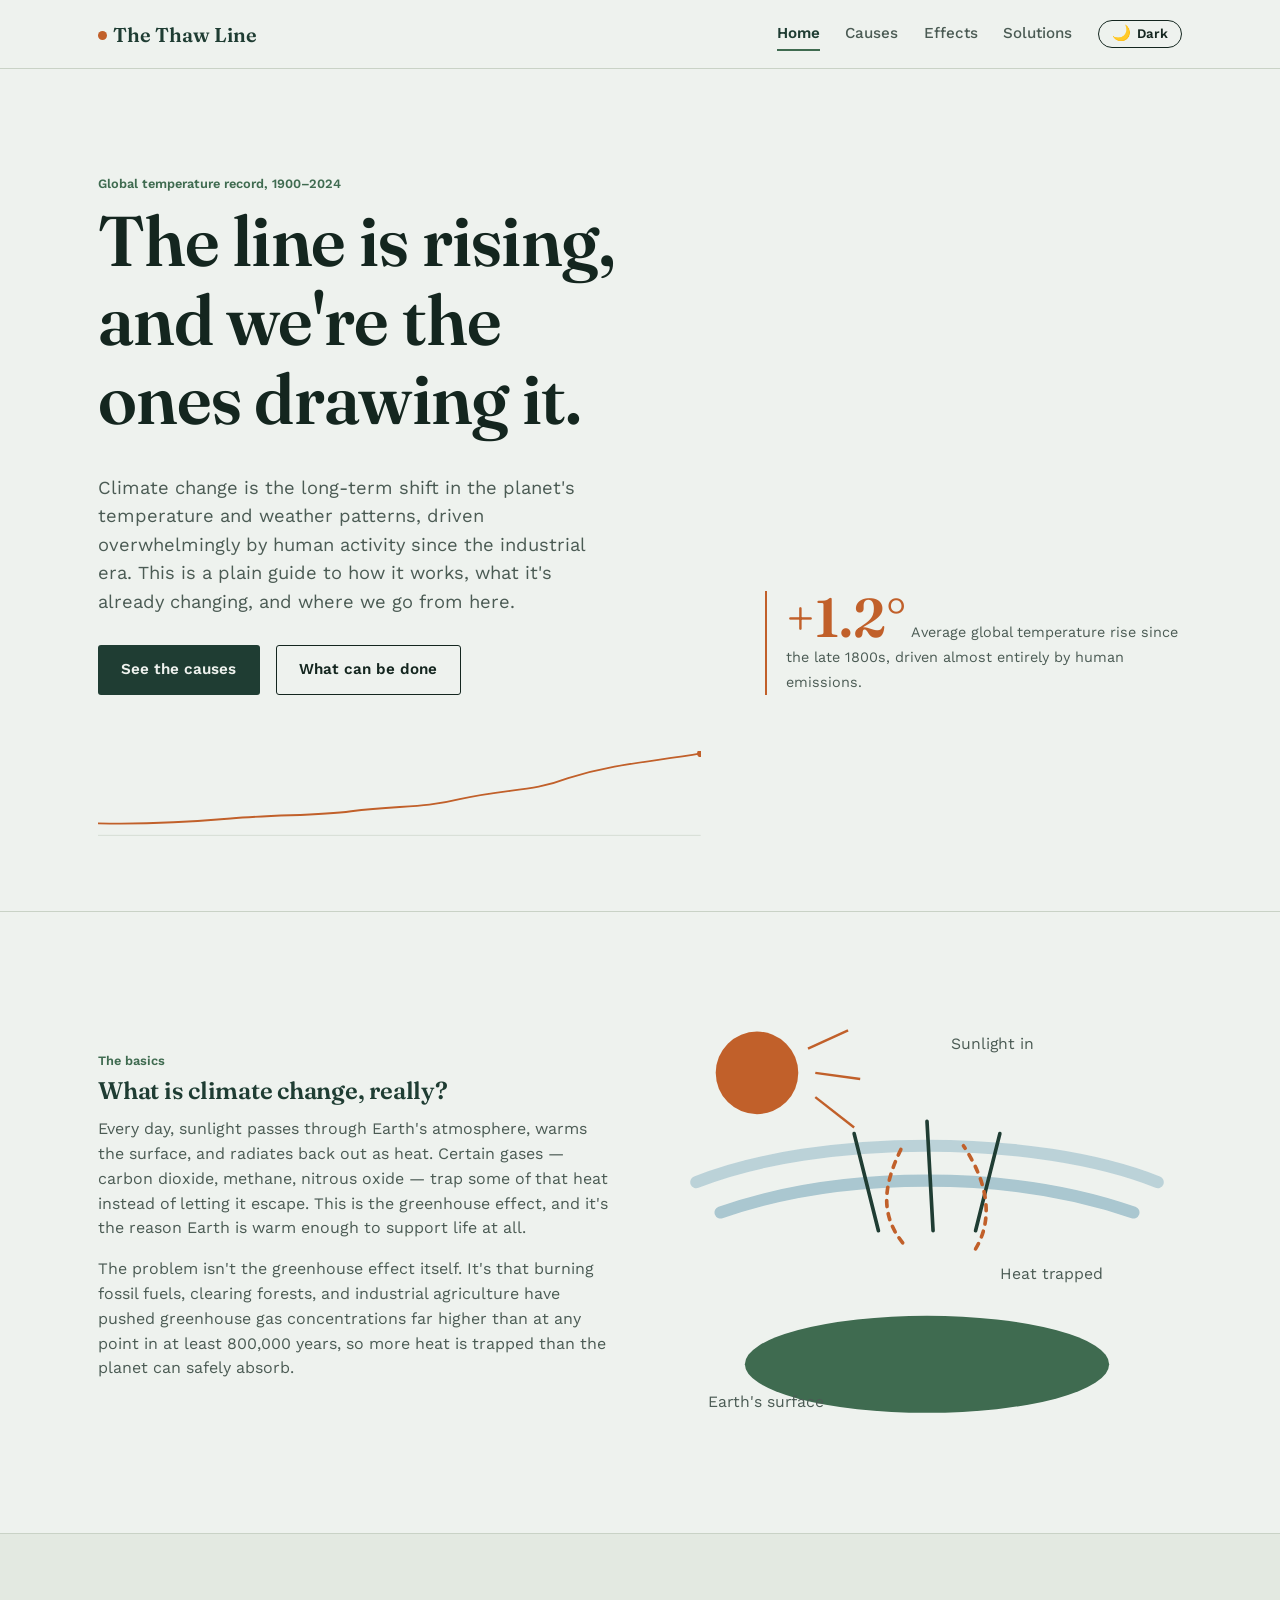
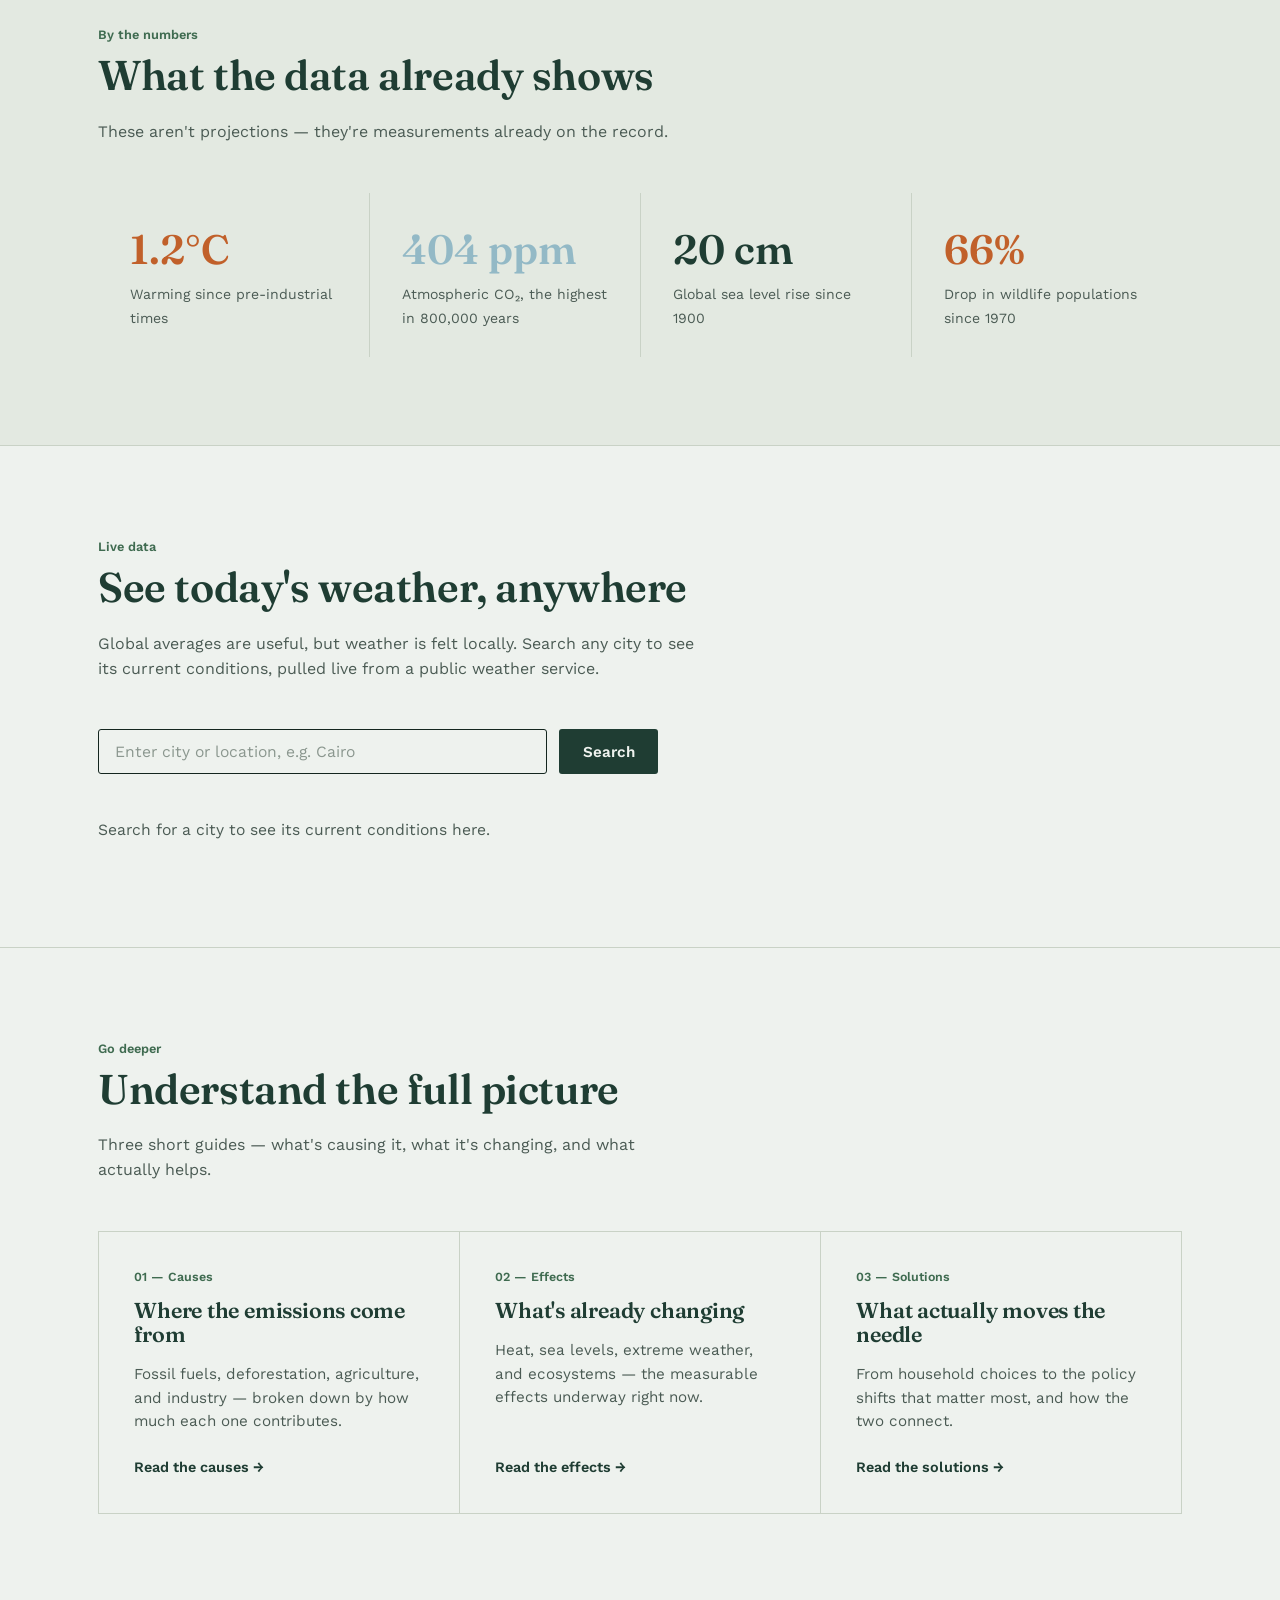
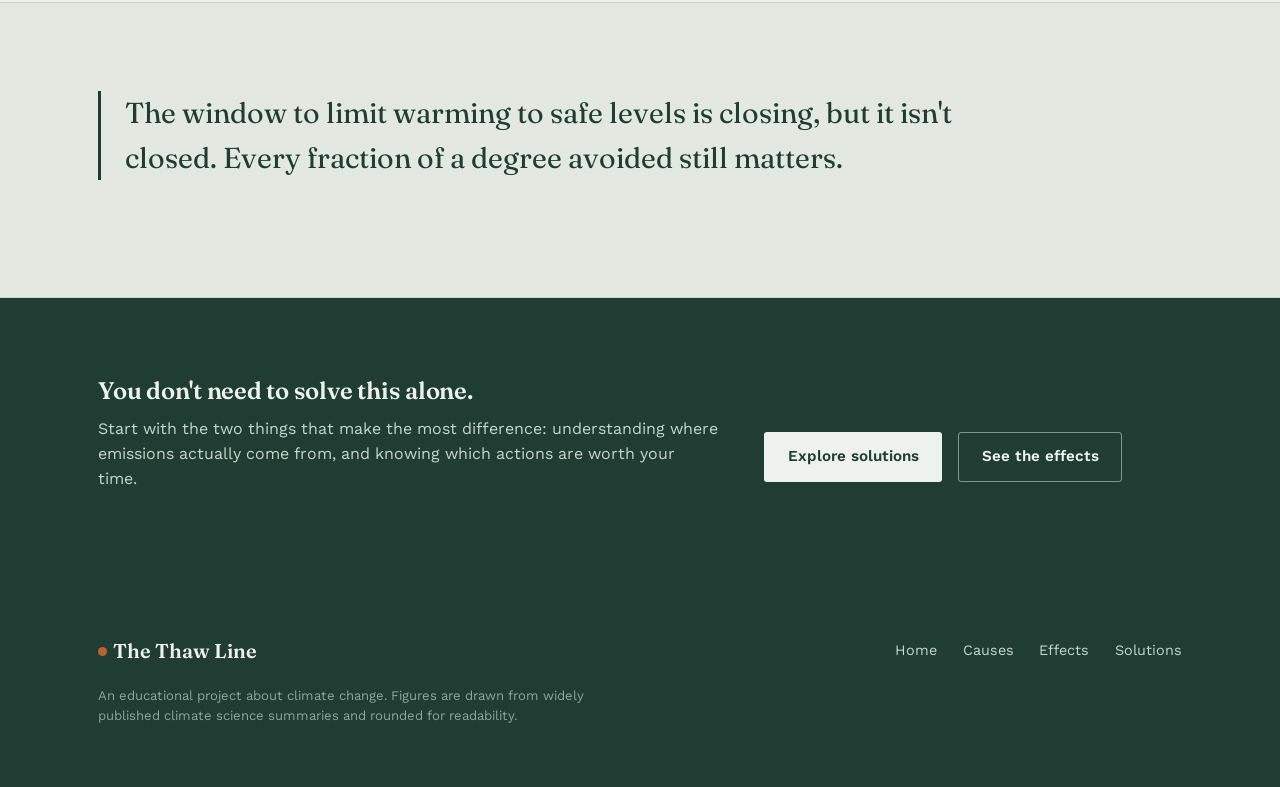
==== commit 5fbe546a: "Add Task 3 weather API integration" ====
--- a/climate-awareness/index.html
+++ b/climate-awareness/index.html
@@ -1,244 +1,239 @@
 <!DOCTYPE html>
 <html lang="en">
-
 <head>
-    <meta charset="UTF-8">
-    <meta name="viewport" content="width=device-width, initial-scale=1.0">
-    <title>The Thaw Line — Climate Change Awareness</title>
-    <meta name="description"
-        content="A clear, evidence-based guide to what climate change is, why it's happening, and what can still be done.">
-    <link rel="preconnect" href="https://fonts.googleapis.com">
-    <link rel="preconnect" href="https://fonts.gstatic.com" crossorigin>
-    <link
-        href="https://fonts.googleapis.com/css2?family=Fraunces:opsz,wght@9..144,500;9..144,600&family=Work+Sans:wght@400;500;600&display=swap"
-        rel="stylesheet">
-    <link rel="stylesheet" href="css/style.css">
+  <meta charset="UTF-8">
+  <!-- Apply saved theme before CSS renders, to avoid a light-mode flash -->
+  <script>
+    (function () {
+      try {
+        var savedTheme = localStorage.getItem("theme");
+        var theme = savedTheme === "dark" ? "dark" : "light";
+        document.documentElement.setAttribute("data-theme", theme);
+      } catch (e) {
+        document.documentElement.setAttribute("data-theme", "light");
+      }
+    })();
+  </script>
+  <meta name="viewport" content="width=device-width, initial-scale=1.0">
+  <title>The Thaw Line — Climate Change Awareness</title>
+  <meta name="description" content="A clear, evidence-based guide to what climate change is, why it's happening, and what can still be done.">
+  <link rel="preconnect" href="https://fonts.googleapis.com">
+  <link rel="preconnect" href="https://fonts.gstatic.com" crossorigin>
+  <link href="https://fonts.googleapis.com/css2?family=Fraunces:opsz,wght@9..144,500;9..144,600&family=Work+Sans:wght@400;500;600&display=swap" rel="stylesheet">
+  <link rel="stylesheet" href="css/style.css">
 </head>
-
 <body>
 
-    <header class="site-header">
-        <nav class="nav">
-            <a href="index.html" class="brand"><span class="brand-mark"></span>The Thaw Line</a>
-            <ul class="nav-links">
-                <li><a href="index.html">Home</a></li>
-                <li><a href="causes.html">Causes</a></li>
-                <li><a href="effects.html">Effects</a></li>
-                <li><a href="solutions.html">Solutions</a></li>
-            </ul>
-            <button class="nav-toggle" aria-label="Toggle navigation menu" aria-expanded="false">
-                <span></span><span></span><span></span>
-            </button>
-        </nav>
-    </header>
-
-    <main>
-        <!-- HERO -->
-        <section class="hero">
-            <div class="wrap">
-                <div>
-                    <span class="eyebrow">Global temperature record, 1900–2024</span>
-                    <h1>The line is rising, and we're the ones drawing it.</h1>
-                    <p class="lede">Climate change is the long-term shift in the planet's temperature and weather
-                        patterns, driven overwhelmingly by human activity since the industrial era. This is a plain
-                        guide to how it works, what it's already changing, and where we go from here.</p>
-                    <div class="hero-actions">
-                        <a href="causes.html" class="btn btn-primary">See the causes</a>
-                        <a href="solutions.html" class="btn btn-ghost">What can be done</a>
-                    </div>
-                </div>
-                <div class="hero-stat">
-                    <span class="num">+1.2°</span>
-                    <span class="cap">Average global temperature rise since the late 1800s, driven almost entirely by
-                        human emissions.</span>
-                </div>
-            </div>
-            <div class="wrap spark">
-                <svg viewBox="0 0 1000 160" preserveAspectRatio="none" role="img"
-                    aria-label="Line chart showing global average temperature rising sharply since the mid-20th century">
-                    <line x1="0" y1="140" x2="1000" y2="140" stroke="#C9D2C6" stroke-width="1"></line>
-                    <path
-                        d="M0,120 C80,122 150,118 220,112 C300,105 360,108 420,100 C500,90 540,95 600,80 C680,62 720,68 780,45 C860,20 920,18 1000,4"
-                        fill="none" stroke="#C1602A" stroke-width="3" stroke-linecap="round"></path>
-                    <circle cx="1000" cy="4" r="6" fill="#C1602A"></circle>
-                </svg>
-            </div>
-        </section>
-
-        <!-- WHAT IS CLIMATE CHANGE -->
-        <section class="section" id="what-is-it">
-            <div class="wrap explainer">
-                <div class="explainer-text">
-                    <span class="eyebrow">The basics</span>
-                    <h2>What is climate change, really?</h2>
-                    <p>Every day, sunlight passes through Earth's atmosphere, warms the surface, and radiates back out
-                        as heat. Certain gases — carbon dioxide, methane, nitrous oxide — trap some of that heat instead
-                        of letting it escape. This is the greenhouse effect, and it's the reason Earth is warm enough to
-                        support life at all.</p>
-                    <p>The problem isn't the greenhouse effect itself. It's that burning fossil fuels, clearing forests,
-                        and industrial agriculture have pushed greenhouse gas concentrations far higher than at any
-                        point in at least 800,000 years, so more heat is trapped than the planet can safely absorb.</p>
-                </div>
-                <div class="diagram">
-                    <svg viewBox="0 0 420 360" role="img"
-                        aria-label="Diagram of the greenhouse effect: sunlight enters the atmosphere, warms the earth, and some heat is trapped by greenhouse gases instead of escaping to space">
-                        <circle cx="70" cy="60" r="34" fill="#C1602A"></circle>
-                        <g stroke="#C1602A" stroke-width="2">
-                            <line x1="118" y1="80" x2="150" y2="105"></line>
-                            <line x1="118" y1="60" x2="155" y2="65"></line>
-                            <line x1="112" y1="40" x2="145" y2="25"></line>
-                        </g>
-                        <path d="M20,150 C120,110 300,110 400,150" fill="none" stroke="#93B9C6" stroke-width="10"
-                            stroke-linecap="round" opacity="0.55"></path>
-                        <path d="M40,175 C140,140 280,140 380,175" fill="none" stroke="#93B9C6" stroke-width="10"
-                            stroke-linecap="round" opacity="0.75"></path>
-                        <ellipse cx="210" cy="300" rx="150" ry="40" fill="#3F6B50"></ellipse>
-                        <g stroke="#1F3D33" stroke-width="3" fill="none" stroke-linecap="round">
-                            <path d="M150,110 L170,190"></path>
-                            <path d="M210,100 L215,190"></path>
-                            <path d="M270,110 L250,190"></path>
-                        </g>
-                        <g stroke="#C1602A" stroke-width="3" fill="none" stroke-linecap="round" stroke-dasharray="5 6">
-                            <path d="M190,200 C170,175 175,150 190,120"></path>
-                            <path d="M250,205 C265,180 260,150 240,120"></path>
-                        </g>
-                        <text x="30" y="335" font-family="Work Sans, sans-serif" font-size="13" fill="#4B5B54">Earth's
-                            surface</text>
-                        <text x="230" y="40" font-family="Work Sans, sans-serif" font-size="13" fill="#4B5B54">Sunlight
-                            in</text>
-                        <text x="270" y="230" font-family="Work Sans, sans-serif" font-size="13" fill="#4B5B54">Heat
-                            trapped</text>
-                    </svg>
-                </div>
-            </div>
-        </section>
-
-        <!-- STATS -->
-        <section class="section alt">
-            <div class="wrap">
-                <div class="section-head">
-                    <span class="eyebrow">By the numbers</span>
-                    <h2>What the data already shows</h2>
-                    <p>These aren't projections — they're measurements already on the record.</p>
-                </div>
-                <div class="stat-strip">
-                    <div class="stat">
-                        <span class="num hot" data-count-to="1.2" data-decimals="1" data-suffix="°C">0°C</span>
-                        <span class="cap">Warming since pre-industrial times</span>
-                    </div>
-                    <div class="stat">
-                        <span class="num cool" data-count-to="420" data-suffix=" ppm">0 ppm</span>
-                        <span class="cap">Atmospheric CO₂, the highest in 800,000 years</span>
-                    </div>
-                    <div class="stat">
-                        <span class="num" data-count-to="21" data-suffix=" cm">0 cm</span>
-                        <span class="cap">Global sea level rise since 1900</span>
-                    </div>
-                    <div class="stat">
-                        <span class="num hot" data-count-to="69" data-suffix="%">0%</span>
-                        <span class="cap">Drop in wildlife populations since 1970</span>
-                    </div>
-                </div>
-            </div>
-        </section>
-
-        <!-- LIVE WEATHER -->
-        <section class="section" id="weather">
-            <div class="wrap">
-                <div class="section-head">
-                    <span class="eyebrow">Live data</span>
-                    <h2>See today's weather, anywhere</h2>
-                    <p>Global averages are useful, but weather is felt locally. Search any city to see its current
-                        conditions, pulled live from a public weather service.</p>
-                </div>
-
-                <form class="weather-form" id="weather-form" novalidate>
-                    <label for="weather-input" class="sr-only">City or location</label>
-                    <input type="text" id="weather-input" name="location"
-                        placeholder="Enter city or location, e.g. Cairo" autocomplete="off">
-                    <button type="submit" class="btn btn-primary" id="weather-search-btn">Search</button>
-                </form>
-
-                <div id="weather-result" class="weather-result" aria-live="polite">
-                    <p class="weather-placeholder">Search for a city to see its current conditions here.</p>
-                </div>
-            </div>
-        </section>
-
-        <!-- SECTION PREVIEWS -->
-        <section class="section">
-            <div class="wrap">
-                <div class="section-head">
-                    <span class="eyebrow">Go deeper</span>
-                    <h2>Understand the full picture</h2>
-                    <p>Three short guides — what's causing it, what it's changing, and what actually helps.</p>
-                </div>
-                <div class="preview-grid">
-                    <a class="preview" href="causes.html">
-                        <span class="tag">01 — Causes</span>
-                        <h3>Where the emissions come from</h3>
-                        <p>Fossil fuels, deforestation, agriculture, and industry — broken down by how much each one
-                            contributes.</p>
-                        <span class="go">Read the causes →</span>
-                    </a>
-                    <a class="preview" href="effects.html">
-                        <span class="tag">02 — Effects</span>
-                        <h3>What's already changing</h3>
-                        <p>Heat, sea levels, extreme weather, and ecosystems — the measurable effects underway right
-                            now.</p>
-                        <span class="go">Read the effects →</span>
-                    </a>
-                    <a class="preview" href="solutions.html">
-                        <span class="tag">03 — Solutions</span>
-                        <h3>What actually moves the needle</h3>
-                        <p>From household choices to the policy shifts that matter most, and how the two connect.</p>
-                        <span class="go">Read the solutions →</span>
-                    </a>
-                </div>
-            </div>
-        </section>
-
-        <!-- CALLOUT -->
-        <section class="section alt">
-            <div class="wrap">
-                <p class="callout">The window to limit warming to safe levels is closing, but it isn't closed. Every
-                    fraction of a degree avoided still matters.</p>
-            </div>
-        </section>
-
-        <!-- CTA -->
-        <section class="cta">
-            <div class="wrap">
-                <div>
-                    <h2>You don't need to solve this alone.</h2>
-                    <p>Start with the two things that make the most difference: understanding where emissions actually
-                        come from, and knowing which actions are worth your time.</p>
-                </div>
-                <div class="hero-actions">
-                    <a href="solutions.html" class="btn btn-primary">Explore solutions</a>
-                    <a href="effects.html" class="btn btn-ghost">See the effects</a>
-                </div>
-            </div>
-        </section>
-    </main>
-
-    <footer class="site-footer">
-        <div class="wrap">
-            <div class="footer-inner">
-                <a href="index.html" class="brand"><span class="brand-mark"></span>The Thaw Line</a>
-                <ul class="footer-links">
-                    <li><a href="index.html">Home</a></li>
-                    <li><a href="causes.html">Causes</a></li>
-                    <li><a href="effects.html">Effects</a></li>
-                    <li><a href="solutions.html">Solutions</a></li>
-                </ul>
-            </div>
-            <p class="footer-note">An educational project about climate change. Figures are drawn from widely published
-                climate science summaries and rounded for readability.</p>
-        </div>
-    </footer>
-
-    <script src="js/script.js"></script>
+  <header class="site-header">
+    <nav class="nav">
+      <a href="index.html" class="brand"><span class="brand-mark"></span>The Thaw Line</a>
+      <div class="nav-right">
+        <ul class="nav-links">
+          <li><a href="index.html">Home</a></li>
+          <li><a href="causes.html">Causes</a></li>
+          <li><a href="effects.html">Effects</a></li>
+          <li><a href="solutions.html">Solutions</a></li>
+        </ul>
+        <button class="theme-toggle" id="theme-toggle" type="button" aria-pressed="false" aria-label="Switch to dark mode">
+          <span class="theme-toggle-icon" aria-hidden="true">🌙</span>
+          <span class="theme-toggle-label">Dark</span>
+        </button>
+        <button class="nav-toggle" aria-label="Toggle navigation menu" aria-expanded="false">
+          <span></span><span></span><span></span>
+        </button>
+      </div>
+    </nav>
+  </header>
+
+  <main>
+    <!-- HERO -->
+    <section class="hero">
+      <div class="wrap">
+        <div>
+          <span class="eyebrow">Global temperature record, 1900–2024</span>
+          <h1>The line is rising, and we're the ones drawing it.</h1>
+          <p class="lede">Climate change is the long-term shift in the planet's temperature and weather patterns, driven overwhelmingly by human activity since the industrial era. This is a plain guide to how it works, what it's already changing, and where we go from here.</p>
+          <div class="hero-actions">
+            <a href="causes.html" class="btn btn-primary">See the causes</a>
+            <a href="solutions.html" class="btn btn-ghost">What can be done</a>
+          </div>
+        </div>
+        <div class="hero-stat">
+          <span class="num">+1.2°</span>
+          <span class="cap">Average global temperature rise since the late 1800s, driven almost entirely by human emissions.</span>
+        </div>
+      </div>
+      <div class="wrap spark">
+        <svg viewBox="0 0 1000 160" preserveAspectRatio="none" role="img" aria-label="Line chart showing global average temperature rising sharply since the mid-20th century">
+          <line x1="0" y1="140" x2="1000" y2="140" stroke="#C9D2C6" stroke-width="1"></line>
+          <path d="M0,120 C80,122 150,118 220,112 C300,105 360,108 420,100 C500,90 540,95 600,80 C680,62 720,68 780,45 C860,20 920,18 1000,4"
+                fill="none" stroke="#C1602A" stroke-width="3" stroke-linecap="round"></path>
+          <circle cx="1000" cy="4" r="6" fill="#C1602A"></circle>
+        </svg>
+      </div>
+    </section>
+
+    <!-- WHAT IS CLIMATE CHANGE -->
+    <section class="section" id="what-is-it">
+      <div class="wrap explainer">
+        <div class="explainer-text">
+          <span class="eyebrow">The basics</span>
+          <h2>What is climate change, really?</h2>
+          <p>Every day, sunlight passes through Earth's atmosphere, warms the surface, and radiates back out as heat. Certain gases — carbon dioxide, methane, nitrous oxide — trap some of that heat instead of letting it escape. This is the greenhouse effect, and it's the reason Earth is warm enough to support life at all.</p>
+          <p>The problem isn't the greenhouse effect itself. It's that burning fossil fuels, clearing forests, and industrial agriculture have pushed greenhouse gas concentrations far higher than at any point in at least 800,000 years, so more heat is trapped than the planet can safely absorb.</p>
+        </div>
+        <div class="diagram">
+          <svg viewBox="0 0 420 360" role="img" aria-label="Diagram of the greenhouse effect: sunlight enters the atmosphere, warms the earth, and some heat is trapped by greenhouse gases instead of escaping to space">
+            <circle cx="70" cy="60" r="34" fill="#C1602A"></circle>
+            <g stroke="#C1602A" stroke-width="2">
+              <line x1="118" y1="80" x2="150" y2="105"></line>
+              <line x1="118" y1="60" x2="155" y2="65"></line>
+              <line x1="112" y1="40" x2="145" y2="25"></line>
+            </g>
+            <path d="M20,150 C120,110 300,110 400,150" fill="none" stroke="#93B9C6" stroke-width="10" stroke-linecap="round" opacity="0.55"></path>
+            <path d="M40,175 C140,140 280,140 380,175" fill="none" stroke="#93B9C6" stroke-width="10" stroke-linecap="round" opacity="0.75"></path>
+            <ellipse cx="210" cy="300" rx="150" ry="40" fill="#3F6B50"></ellipse>
+            <g stroke="#1F3D33" stroke-width="3" fill="none" stroke-linecap="round">
+              <path d="M150,110 L170,190"></path>
+              <path d="M210,100 L215,190"></path>
+              <path d="M270,110 L250,190"></path>
+            </g>
+            <g stroke="#C1602A" stroke-width="3" fill="none" stroke-linecap="round" stroke-dasharray="5 6">
+              <path d="M190,200 C170,175 175,150 190,120"></path>
+              <path d="M250,205 C265,180 260,150 240,120"></path>
+            </g>
+            <text x="30" y="335" font-family="Work Sans, sans-serif" font-size="13" fill="#4B5B54">Earth's surface</text>
+            <text x="230" y="40" font-family="Work Sans, sans-serif" font-size="13" fill="#4B5B54">Sunlight in</text>
+            <text x="270" y="230" font-family="Work Sans, sans-serif" font-size="13" fill="#4B5B54">Heat trapped</text>
+          </svg>
+        </div>
+      </div>
+    </section>
+
+    <!-- STATS -->
+    <section class="section alt">
+      <div class="wrap">
+        <div class="section-head">
+          <span class="eyebrow">By the numbers</span>
+          <h2>What the data already shows</h2>
+          <p>These aren't projections — they're measurements already on the record.</p>
+        </div>
+        <div class="stat-strip">
+          <div class="stat">
+            <span class="num hot" data-count-to="1.2" data-decimals="1" data-suffix="°C">0°C</span>
+            <span class="cap">Warming since pre-industrial times</span>
+          </div>
+          <div class="stat">
+            <span class="num cool" data-count-to="420" data-suffix=" ppm">0 ppm</span>
+            <span class="cap">Atmospheric CO₂, the highest in 800,000 years</span>
+          </div>
+          <div class="stat">
+            <span class="num" data-count-to="21" data-suffix=" cm">0 cm</span>
+            <span class="cap">Global sea level rise since 1900</span>
+          </div>
+          <div class="stat">
+            <span class="num hot" data-count-to="69" data-suffix="%">0%</span>
+            <span class="cap">Drop in wildlife populations since 1970</span>
+          </div>
+        </div>
+      </div>
+    </section>
+
+    <!-- LIVE WEATHER -->
+    <section class="section" id="weather">
+      <div class="wrap">
+        <div class="section-head">
+          <span class="eyebrow">Live data</span>
+          <h2>See today's weather, anywhere</h2>
+          <p>Global averages are useful, but weather is felt locally. Search any city to see its current conditions, pulled live from a public weather service.</p>
+        </div>
+
+        <form class="weather-form" id="weather-form" novalidate>
+          <label for="weather-input" class="sr-only">City or location</label>
+          <input
+            type="text"
+            id="weather-input"
+            name="location"
+            placeholder="Enter city or location, e.g. Cairo"
+            autocomplete="off"
+          >
+          <button type="submit" class="btn btn-primary" id="weather-search-btn">Search</button>
+        </form>
+
+        <div id="weather-result" class="weather-result" aria-live="polite">
+          <p class="weather-placeholder">Search for a city to see its current conditions here.</p>
+        </div>
+      </div>
+    </section>
+
+    <!-- SECTION PREVIEWS -->
+    <section class="section">
+      <div class="wrap">
+        <div class="section-head">
+          <span class="eyebrow">Go deeper</span>
+          <h2>Understand the full picture</h2>
+          <p>Three short guides — what's causing it, what it's changing, and what actually helps.</p>
+        </div>
+        <div class="preview-grid">
+          <a class="preview" href="causes.html">
+            <span class="tag">01 — Causes</span>
+            <h3>Where the emissions come from</h3>
+            <p>Fossil fuels, deforestation, agriculture, and industry — broken down by how much each one contributes.</p>
+            <span class="go">Read the causes →</span>
+          </a>
+          <a class="preview" href="effects.html">
+            <span class="tag">02 — Effects</span>
+            <h3>What's already changing</h3>
+            <p>Heat, sea levels, extreme weather, and ecosystems — the measurable effects underway right now.</p>
+            <span class="go">Read the effects →</span>
+          </a>
+          <a class="preview" href="solutions.html">
+            <span class="tag">03 — Solutions</span>
+            <h3>What actually moves the needle</h3>
+            <p>From household choices to the policy shifts that matter most, and how the two connect.</p>
+            <span class="go">Read the solutions →</span>
+          </a>
+        </div>
+      </div>
+    </section>
+
+    <!-- CALLOUT -->
+    <section class="section alt">
+      <div class="wrap">
+        <p class="callout">The window to limit warming to safe levels is closing, but it isn't closed. Every fraction of a degree avoided still matters.</p>
+      </div>
+    </section>
+
+    <!-- CTA -->
+    <section class="cta">
+      <div class="wrap">
+        <div>
+          <h2>You don't need to solve this alone.</h2>
+          <p>Start with the two things that make the most difference: understanding where emissions actually come from, and knowing which actions are worth your time.</p>
+        </div>
+        <div class="hero-actions">
+          <a href="solutions.html" class="btn btn-primary">Explore solutions</a>
+          <a href="effects.html" class="btn btn-ghost">See the effects</a>
+        </div>
+      </div>
+    </section>
+  </main>
+
+  <footer class="site-footer">
+    <div class="wrap">
+      <div class="footer-inner">
+        <a href="index.html" class="brand"><span class="brand-mark"></span>The Thaw Line</a>
+        <ul class="footer-links">
+          <li><a href="index.html">Home</a></li>
+          <li><a href="causes.html">Causes</a></li>
+          <li><a href="effects.html">Effects</a></li>
+          <li><a href="solutions.html">Solutions</a></li>
+        </ul>
+      </div>
+      <p class="footer-note">An educational project about climate change. Figures are drawn from widely published climate science summaries and rounded for readability.</p>
+    </div>
+  </footer>
+
+  <script src="js/script.js"></script>
 </body>
-
-</html>+</html
--- a/climate-awareness/css/style.css
+++ b/climate-awareness/css/style.css
@@ -1,29 +1,24 @@
-/* =========================================================
-   THE THAW LINE — Climate Change Awareness Site
-   Design tokens
-   ========================================================= */
+
 :root {
-  /* Color */
-  --ink: #14261F;
-  /* near-black deep pine, primary text */
-  --ink-soft: #4B5B54;
-  /* secondary text */
-  --paper: #EEF2EE;
-  /* cool pale sage-white background */
-  --paper-raised: #E3E9E1;
-  /* slightly deeper panel tone */
-  --pine: #1F3D33;
-  /* deep pine, brand dark */
-  --moss: #3F6B50;
-  /* mid green accent, links/active */
+  /* Color — Light theme (default) */
+  --ink: #14261F;          /* near-black deep pine, primary text */
+  --ink-soft: #4B5B54;     /* secondary text */
+  --paper: #EEF2EE;        /* cool pale sage-white background */
+  --paper-raised: #E3E9E1; /* slightly deeper panel tone */
+  --pine: #1F3D33;         /* deep pine, brand dark */
+  --moss: #3F6B50;         /* mid green accent, links/active */
   --moss-light: #6E9A78;
-  --ember: #C1602A;
-  /* heat/fire accent, used sparingly */
-  --glacier: #93B9C6;
-  /* ice/cool-data accent */
-  --line: #C9D2C6;
-  /* hairline / border color */
+  --ember: #C1602A;        /* heat/fire accent, used sparingly */
+  --glacier: #93B9C6;      /* ice/cool-data accent */
+  --line: #C9D2C6;         /* hairline / border color */
   --line-strong: #14261F;
+  --header-bg: rgba(238, 242, 238, 0.92);
+
+
+  --band-bg: #1F3D33;
+  --band-text: #EEF2EE;
+  --band-text-soft: #C8D6CD;
+  --band-text-faint: #8FA69A;
 
   /* Type */
   --font-display: "Fraunces", Georgia, "Times New Roman", serif;
@@ -35,19 +30,32 @@
   --radius: 3px;
 }
 
-/* =========================================================
-   Reset
-   ========================================================= */
-*,
-*::before,
-*::after {
-  box-sizing: border-box;
-}
-
-html {
-  scroll-behavior: smooth;
-}
-
+
+[data-theme="dark"] {
+  --ink: #E9EFEA;
+  --ink-soft: #A9B8AF;
+  --paper: #101B16;
+  --paper-raised: #17251E;
+  --pine: #8FC7A4;
+  --moss: #7FB78F;
+  --moss-light: #9AD1A8;
+  --ember: #E1936A;
+  --glacier: #8FC0D2;
+  --line: #2A3A32;
+  --line-strong: #E9EFEA;
+  --header-bg: rgba(16, 27, 22, 0.92);
+}
+
+
+[data-theme="dark"] svg[stroke="#1F3D33"],
+[data-theme="dark"] svg [stroke="#1F3D33"] { stroke: var(--ink-soft); }
+[data-theme="dark"] svg[fill="#1F3D33"],
+[data-theme="dark"] svg [fill="#1F3D33"] { fill: var(--ink-soft); }
+[data-theme="dark"] svg text[fill="#4B5B54"] { fill: var(--ink-soft); }
+
+
+*, *::before, *::after { box-sizing: border-box; }
+html { scroll-behavior: smooth; }
 body {
   margin: 0;
   background: var(--paper);
@@ -56,28 +64,12 @@
   font-size: 16px;
   line-height: 1.55;
   -webkit-font-smoothing: antialiased;
-}
-
-img {
-  max-width: 100%;
-  display: block;
-}
-
-a {
-  color: inherit;
-  text-decoration: none;
-}
-
-ul {
-  margin: 0;
-  padding: 0;
-  list-style: none;
-}
-
-h1,
-h2,
-h3,
-h4 {
+  transition: background-color 0.2s ease, color 0.2s ease;
+}
+img { max-width: 100%; display: block; }
+a { color: inherit; text-decoration: none; }
+ul { margin: 0; padding: 0; list-style: none; }
+h1, h2, h3, h4 {
   font-family: var(--font-display);
   font-weight: 600;
   line-height: 1.12;
@@ -85,15 +77,8 @@
   letter-spacing: -0.01em;
   color: var(--pine);
 }
-
-p {
-  margin: 0 0 1em;
-  max-width: 62ch;
-}
-
-button {
-  font-family: inherit;
-}
+p { margin: 0 0 1em; max-width: 62ch; }
+button { font-family: inherit; }
 
 :focus-visible {
   outline: 2px solid var(--moss);
@@ -121,16 +106,15 @@
   position: sticky;
   top: 0;
   z-index: 100;
-  background: rgba(238, 242, 238, 0.92);
+  background: var(--header-bg);
   backdrop-filter: blur(8px);
+  transition: background-color 0.2s ease, box-shadow 0.25s ease;
   border-bottom: 1px solid var(--line);
   transition: box-shadow 0.25s ease;
 }
-
 .site-header.is-scrolled {
   box-shadow: 0 6px 18px -12px rgba(20, 38, 31, 0.35);
 }
-
 .nav {
   max-width: var(--max-w);
   margin: 0 auto;
@@ -140,7 +124,6 @@
   justify-content: space-between;
   height: 68px;
 }
-
 .brand {
   font-family: var(--font-display);
   font-size: 1.25rem;
@@ -150,7 +133,6 @@
   align-items: baseline;
   gap: 0.4rem;
 }
-
 .brand .brand-mark {
   width: 9px;
   height: 9px;
@@ -159,13 +141,11 @@
   display: inline-block;
   transform: translateY(-2px);
 }
-
 .nav-links {
   display: flex;
   align-items: center;
   gap: clamp(1rem, 2vw, 2.1rem);
 }
-
 .nav-links a {
   position: relative;
   font-size: 0.95rem;
@@ -173,7 +153,6 @@
   color: var(--ink-soft);
   padding: 0.4rem 0;
 }
-
 .nav-links a::after {
   content: "";
   position: absolute;
@@ -186,19 +165,36 @@
   transform-origin: left;
   transition: transform 0.2s ease;
 }
-
-.nav-links a:hover::after {
-  transform: scaleX(1);
-}
-
+.nav-links a:hover::after { transform: scaleX(1); }
 .nav-links a.active {
   color: var(--pine);
   font-weight: 600;
 }
-
-.nav-links a.active::after {
-  transform: scaleX(1);
-}
+.nav-links a.active::after { transform: scaleX(1); }
+
+.nav-right {
+  display: flex;
+  align-items: center;
+  gap: clamp(1rem, 2vw, 1.6rem);
+}
+
+.theme-toggle {
+  display: inline-flex;
+  align-items: center;
+  gap: 0.4rem;
+  font-family: var(--font-body);
+  font-size: 0.82rem;
+  font-weight: 600;
+  color: var(--ink);
+  background: transparent;
+  border: 1px solid var(--line-strong);
+  border-radius: 999px;
+  padding: 0.35rem 0.8rem;
+  cursor: pointer;
+  transition: background 0.2s ease, color 0.2s ease, border-color 0.2s ease;
+}
+.theme-toggle:hover { background: var(--paper-raised); }
+.theme-toggle-icon { font-size: 0.95rem; line-height: 1; }
 
 .nav-toggle {
   display: none;
@@ -209,7 +205,6 @@
   gap: 5px;
   flex-direction: column;
 }
-
 .nav-toggle span {
   width: 22px;
   height: 2px;
@@ -217,18 +212,9 @@
   border-radius: 2px;
   transition: transform 0.25s ease, opacity 0.25s ease;
 }
-
-.nav-toggle[aria-expanded="true"] span:nth-child(1) {
-  transform: translateY(7px) rotate(45deg);
-}
-
-.nav-toggle[aria-expanded="true"] span:nth-child(2) {
-  opacity: 0;
-}
-
-.nav-toggle[aria-expanded="true"] span:nth-child(3) {
-  transform: translateY(-7px) rotate(-45deg);
-}
+.nav-toggle[aria-expanded="true"] span:nth-child(1) { transform: translateY(7px) rotate(45deg); }
+.nav-toggle[aria-expanded="true"] span:nth-child(2) { opacity: 0; }
+.nav-toggle[aria-expanded="true"] span:nth-child(3) { transform: translateY(-7px) rotate(-45deg); }
 
 /* =========================================================
    Hero
@@ -237,33 +223,28 @@
   padding: clamp(3rem, 8vw, 6.5rem) 0 clamp(2.5rem, 6vw, 4rem);
   border-bottom: 1px solid var(--line);
 }
-
 .hero .wrap {
   display: grid;
   grid-template-columns: 1.3fr 0.9fr;
   gap: clamp(2rem, 5vw, 4rem);
   align-items: end;
 }
-
 .hero h1 {
   font-size: clamp(2.6rem, 6vw, 4.4rem);
   color: var(--ink);
   max-width: 12ch;
 }
-
 .hero .lede {
   font-size: 1.15rem;
   color: var(--ink-soft);
   max-width: 46ch;
 }
-
 .hero-stat {
   border-left: 2px solid var(--ember);
   padding-left: 1.2rem;
   justify-self: end;
   text-align: left;
 }
-
 .hero-stat .num {
   font-family: var(--font-display);
   font-size: clamp(2.6rem, 5vw, 3.4rem);
@@ -271,29 +252,21 @@
   font-weight: 600;
   line-height: 1;
 }
-
 .hero-stat .cap {
   color: var(--ink-soft);
   font-size: 0.9rem;
   margin-top: 0.4rem;
 }
-
 .hero-actions {
   display: flex;
   gap: 1rem;
   margin-top: 1.8rem;
   flex-wrap: wrap;
 }
-
 .spark {
   margin-top: clamp(2rem, 5vw, 3.5rem);
 }
-
-.spark svg {
-  width: 100%;
-  height: auto;
-  display: block;
-}
+.spark svg { width: 100%; height: auto; display: block; }
 
 /* =========================================================
    Buttons
@@ -310,24 +283,16 @@
   cursor: pointer;
   transition: background 0.2s ease, color 0.2s ease, border-color 0.2s ease;
 }
-
 .btn-primary {
   background: var(--pine);
   color: var(--paper);
 }
-
-.btn-primary:hover {
-  background: var(--moss);
-}
-
+.btn-primary:hover { background: var(--moss); }
 .btn-ghost {
   border-color: var(--line-strong);
   color: var(--ink);
 }
-
-.btn-ghost:hover {
-  background: var(--paper-raised);
-}
+.btn-ghost:hover { background: var(--paper-raised); }
 
 /* =========================================================
    Sections generic
@@ -336,27 +301,16 @@
   padding: clamp(3rem, 7vw, 5.5rem) 0;
   border-bottom: 1px solid var(--line);
 }
-
 .section-head {
   max-width: 60ch;
   margin-bottom: clamp(2rem, 5vw, 3rem);
 }
-
 .section-head h2 {
   font-size: clamp(1.9rem, 3.6vw, 2.6rem);
 }
-
-.section-head p {
-  color: var(--ink-soft);
-}
-
-.section.alt {
-  background: var(--paper-raised);
-}
-
-.section:last-of-type {
-  border-bottom: none;
-}
+.section-head p { color: var(--ink-soft); }
+.section.alt { background: var(--paper-raised); }
+.section:last-of-type { border-bottom: none; }
 
 /* Two-column explainer */
 .explainer {
@@ -365,15 +319,8 @@
   gap: clamp(2rem, 5vw, 4rem);
   align-items: center;
 }
-
-.explainer .diagram svg {
-  width: 100%;
-  height: auto;
-}
-
-.explainer-text p {
-  color: var(--ink-soft);
-}
+.explainer .diagram svg { width: 100%; height: auto; }
+.explainer-text p { color: var(--ink-soft); }
 
 /* =========================================================
    Stat strip
@@ -382,16 +329,11 @@
   display: grid;
   grid-template-columns: repeat(4, 1fr);
 }
-
 .stat {
   padding: 1.6rem clamp(1rem, 2.5vw, 2rem);
   border-left: 1px solid var(--line);
 }
-
-.stat:first-child {
-  border-left: none;
-}
-
+.stat:first-child { border-left: none; }
 .stat .num {
   font-family: var(--font-display);
   font-size: clamp(1.9rem, 3.2vw, 2.6rem);
@@ -399,15 +341,8 @@
   font-weight: 600;
   display: block;
 }
-
-.stat .num.hot {
-  color: var(--ember);
-}
-
-.stat .num.cool {
-  color: var(--glacier);
-}
-
+.stat .num.hot { color: var(--ember); }
+.stat .num.cool { color: var(--glacier); }
 .stat .cap {
   color: var(--ink-soft);
   font-size: 0.88rem;
@@ -424,7 +359,6 @@
   background: var(--line);
   border: 1px solid var(--line);
 }
-
 .preview {
   background: var(--paper);
   padding: clamp(1.6rem, 3vw, 2.2rem);
@@ -432,24 +366,13 @@
   flex-direction: column;
   gap: 0.75rem;
 }
-
 .preview .tag {
   font-size: 0.78rem;
   font-weight: 600;
   color: var(--moss);
 }
-
-.preview h3 {
-  font-size: 1.35rem;
-  margin-bottom: 0.2em;
-}
-
-.preview p {
-  color: var(--ink-soft);
-  font-size: 0.95rem;
-  margin-bottom: 0;
-}
-
+.preview h3 { font-size: 1.35rem; margin-bottom: 0.2em; }
+.preview p { color: var(--ink-soft); font-size: 0.95rem; margin-bottom: 0; }
 .preview .go {
   margin-top: auto;
   font-weight: 600;
@@ -461,10 +384,7 @@
 /* =========================================================
    Row list — used for Causes / Effects / Solutions pages
    ========================================================= */
-.row-list {
-  border-top: 1px solid var(--line);
-}
-
+.row-list { border-top: 1px solid var(--line); }
 .row-item {
   display: grid;
   grid-template-columns: 64px 1fr auto;
@@ -473,39 +393,26 @@
   padding: clamp(1.6rem, 3vw, 2.4rem) 0;
   border-bottom: 1px solid var(--line);
 }
-
 .row-icon {
   width: 56px;
   height: 56px;
 }
-
-.row-icon svg {
-  width: 100%;
-  height: 100%;
-}
-
+.row-icon svg { width: 100%; height: 100%; }
 .row-body h3 {
   font-size: 1.4rem;
   margin-bottom: 0.35em;
 }
-
-.row-body p {
-  color: var(--ink-soft);
-  margin-bottom: 0;
-}
-
+.row-body p { color: var(--ink-soft); margin-bottom: 0; }
 .row-figure {
   text-align: right;
   white-space: nowrap;
 }
-
 .row-figure .num {
   font-family: var(--font-display);
   font-size: 1.6rem;
   color: var(--ember);
   display: block;
 }
-
 .row-figure .cap {
   font-size: 0.78rem;
   color: var(--ink-soft);
@@ -523,7 +430,6 @@
   padding: 0 0.5rem;
   margin-top: 1rem;
 }
-
 .bar {
   flex: 1;
   display: flex;
@@ -532,7 +438,6 @@
   justify-content: flex-end;
   height: 100%;
 }
-
 .bar .col {
   width: 100%;
   max-width: 46px;
@@ -541,22 +446,14 @@
   transition: height 1.1s cubic-bezier(0.16, 1, 0.3, 1);
   border-radius: 2px 2px 0 0;
 }
-
-.bar.is-visible .col {
-  height: var(--h);
-}
-
-.bar .col.hot {
-  background: var(--ember);
-}
-
+.bar.is-visible .col { height: var(--h); }
+.bar .col.hot { background: var(--ember); }
 .bar .label {
   margin-top: 0.6rem;
   font-size: 0.8rem;
   color: var(--ink-soft);
   text-align: center;
 }
-
 .bar .value {
   font-size: 0.78rem;
   font-weight: 600;
@@ -572,14 +469,12 @@
   grid-template-columns: repeat(2, 1fr);
   gap: 1.4rem 2.4rem;
 }
-
 .checklist li {
   display: flex;
   gap: 0.9rem;
   padding: 1rem 0;
   border-bottom: 1px solid var(--line);
 }
-
 .checklist .mark {
   width: 22px;
   height: 22px;
@@ -589,7 +484,6 @@
   margin-top: 0.15rem;
   position: relative;
 }
-
 .checklist .mark::after {
   content: "";
   position: absolute;
@@ -601,16 +495,8 @@
   border-bottom: 2px solid var(--moss);
   transform: rotate(40deg);
 }
-
-.checklist strong {
-  display: block;
-  color: var(--ink);
-}
-
-.checklist span {
-  color: var(--ink-soft);
-  font-size: 0.92rem;
-}
+.checklist strong { display: block; color: var(--ink); }
+.checklist span { color: var(--ink-soft); font-size: 0.92rem; }
 
 /* =========================================================
    Quote / callout
@@ -628,18 +514,11 @@
    CTA
    ========================================================= */
 .cta {
-  background: var(--pine);
-  color: var(--paper);
-}
-
-.cta h2 {
-  color: var(--paper);
-}
-
-.cta p {
-  color: #C8D6CD;
-}
-
+  background: var(--band-bg);
+  color: var(--band-text);
+}
+.cta h2 { color: var(--band-text); }
+.cta p { color: var(--band-text-soft); }
 .cta .wrap {
   padding-top: clamp(3rem, 7vw, 5rem);
   padding-bottom: clamp(3rem, 7vw, 5rem);
@@ -648,25 +527,16 @@
   gap: 2.5rem;
   align-items: center;
 }
-
 .cta .btn-primary {
-  background: var(--paper);
-  color: var(--pine);
-}
-
-.cta .btn-primary:hover {
-  background: var(--glacier);
-  color: var(--pine);
-}
-
+  background: var(--band-text);
+  color: var(--band-bg);
+}
+.cta .btn-primary:hover { background: var(--glacier); color: var(--band-bg); }
 .cta .btn-ghost {
   border-color: rgba(238, 242, 238, 0.5);
-  color: var(--paper);
-}
-
-.cta .btn-ghost:hover {
-  background: rgba(238, 242, 238, 0.1);
-}
+  color: var(--band-text);
+}
+.cta .btn-ghost:hover { background: rgba(238, 242, 238, 0.1); }
 
 /* =========================================================
    Page intro (used on Causes / Effects / Solutions)
@@ -674,16 +544,11 @@
 .page-intro {
   padding: clamp(2.5rem, 6vw, 4rem) 0 clamp(1.5rem, 4vw, 2.5rem);
 }
-
-.page-intro .eyebrow {
-  display: block;
-}
-
+.page-intro .eyebrow { display: block; }
 .page-intro h1 {
   font-size: clamp(2.2rem, 5vw, 3.2rem);
   max-width: 16ch;
 }
-
 .page-intro p {
   font-size: 1.08rem;
   color: var(--ink-soft);
@@ -711,7 +576,6 @@
   max-width: 560px;
   margin-bottom: 1.75rem;
 }
-
 .weather-form input {
   flex: 1;
   min-width: 0;
@@ -723,22 +587,11 @@
   border: 1px solid var(--line-strong);
   border-radius: var(--radius);
 }
-
-.weather-form input::placeholder {
-  color: #8B978F;
-}
-
-.weather-form input:focus-visible {
-  outline-offset: 2px;
-}
-
-.weather-form button {
-  flex-shrink: 0;
-}
-
-.weather-result {
-  max-width: 720px;
-}
+.weather-form input::placeholder { color: #8B978F; }
+.weather-form input:focus-visible { outline-offset: 2px; }
+.weather-form button { flex-shrink: 0; }
+
+.weather-result { max-width: 720px; }
 
 .weather-placeholder,
 .weather-status,
@@ -754,7 +607,6 @@
   align-items: center;
   gap: 0.7rem;
 }
-
 .weather-spinner {
   width: 18px;
   height: 18px;
@@ -764,11 +616,8 @@
   animation: weather-spin 0.7s linear infinite;
   flex-shrink: 0;
 }
-
 @keyframes weather-spin {
-  to {
-    transform: rotate(360deg);
-  }
+  to { transform: rotate(360deg); }
 }
 
 .weather-error {
@@ -788,7 +637,6 @@
   border-radius: var(--radius);
   padding: clamp(1.5rem, 3vw, 2.2rem);
 }
-
 .weather-card .wc-primary {
   display: flex;
   flex-direction: column;
@@ -798,12 +646,10 @@
   padding-right: clamp(1.5rem, 4vw, 2.5rem);
   border-right: 1px solid var(--line);
 }
-
 .weather-card .wc-icon {
   width: 72px;
   height: 72px;
 }
-
 .weather-card .wc-temp {
   font-family: var(--font-display);
   font-size: 2.4rem;
@@ -811,20 +657,38 @@
   color: var(--pine);
   line-height: 1;
 }
-
 .weather-card .wc-condition {
   color: var(--ink-soft);
   font-size: 0.9rem;
   text-transform: capitalize;
 }
-
+.wc-unit-toggle {
+  display: inline-flex;
+  margin-top: 0.7rem;
+  border: 1px solid var(--line-strong);
+  border-radius: 999px;
+  overflow: hidden;
+}
+.unit-btn {
+  border: none;
+  background: transparent;
+  color: var(--ink-soft);
+  font-family: var(--font-body);
+  font-size: 0.78rem;
+  font-weight: 600;
+  padding: 0.3rem 0.7rem;
+  cursor: pointer;
+  transition: background 0.2s ease, color 0.2s ease;
+}
+.unit-btn + .unit-btn { border-left: 1px solid var(--line-strong); }
+.unit-btn.active { background: var(--pine); color: var(--paper); }
+.unit-btn:not(.active):hover { background: var(--paper); }
 .weather-card .wc-location {
   font-family: var(--font-display);
   font-size: 1.3rem;
   color: var(--pine);
   margin-bottom: 0.1em;
 }
-
 .weather-card .wc-location .country {
   color: var(--ink-soft);
   font-family: var(--font-body);
@@ -832,20 +696,17 @@
   font-weight: 500;
   margin-left: 0.4em;
 }
-
 .wc-meta {
   display: grid;
   grid-template-columns: repeat(2, minmax(120px, auto));
   gap: 0.9rem 1.6rem;
   margin-top: 0.9rem;
 }
-
 .wc-meta .wc-meta-item .label {
   display: block;
   font-size: 0.78rem;
   color: var(--ink-soft);
 }
-
 .wc-meta .wc-meta-item .value {
   display: block;
   font-size: 1.05rem;
@@ -854,35 +715,20 @@
 }
 
 @media (max-width: 640px) {
-  .weather-form {
-    flex-direction: column;
-  }
-
-  .weather-form button {
-    width: 100%;
-  }
-
+  .weather-form { flex-direction: column; }
+  .weather-form button { width: 100%; }
   .weather-card {
     grid-template-columns: 1fr;
     text-align: center;
   }
-
   .weather-card .wc-primary {
     border-right: none;
     border-bottom: 1px solid var(--line);
     padding-right: 0;
     padding-bottom: 1.2rem;
   }
-
-  .weather-card .wc-location .country {
-    display: block;
-    margin-left: 0;
-  }
-
-  .wc-meta {
-    grid-template-columns: repeat(2, 1fr);
-    justify-items: center;
-  }
+  .weather-card .wc-location .country { display: block; margin-left: 0; }
+  .wc-meta { grid-template-columns: repeat(2, 1fr); justify-items: center; }
 }
 
 /* =========================================================
@@ -890,10 +736,9 @@
    ========================================================= */
 .site-footer {
   padding: clamp(2rem, 5vw, 3rem) 0;
-  background: var(--pine);
-  color: #C8D6CD;
-}
-
+  background: var(--band-bg);
+  color: var(--band-text-soft);
+}
 .footer-inner {
   display: flex;
   justify-content: space-between;
@@ -901,28 +746,16 @@
   flex-wrap: wrap;
   gap: 1rem;
 }
-
-.footer-inner .brand {
-  color: var(--paper);
-}
-
+.footer-inner .brand { color: var(--band-text); }
 .footer-links {
   display: flex;
   gap: 1.6rem;
 }
-
-.footer-links a {
-  font-size: 0.9rem;
-  color: #C8D6CD;
-}
-
-.footer-links a:hover {
-  color: var(--paper);
-}
-
+.footer-links a { font-size: 0.9rem; color: var(--band-text-soft); }
+.footer-links a:hover { color: var(--band-text); }
 .footer-note {
   font-size: 0.82rem;
-  color: #8FA69A;
+  color: var(--band-text-faint);
   margin-top: 1.2rem;
 }
 
@@ -930,60 +763,24 @@
    Responsive — Tablet
    ========================================================= */
 @media (max-width: 900px) {
-  .hero .wrap {
-    grid-template-columns: 1fr;
-  }
-
-  .hero-stat {
-    justify-self: start;
-    border-left: none;
-    border-top: 2px solid var(--ember);
-    padding-left: 0;
-    padding-top: 1rem;
-  }
-
-  .explainer {
-    grid-template-columns: 1fr;
-  }
-
-  .explainer .diagram {
-    order: -1;
-    max-width: 340px;
-  }
-
-  .preview-grid {
-    grid-template-columns: 1fr 1fr;
-  }
-
-  .stat-strip {
-    grid-template-columns: repeat(2, 1fr);
-  }
-
-  .stat:nth-child(3) {
-    border-left: none;
-  }
-
-  .stat:nth-child(odd) {
-    border-left: none;
-  }
-
-  .cta .wrap {
-    grid-template-columns: 1fr;
-  }
-
-  .checklist {
-    grid-template-columns: 1fr;
-  }
+  .hero .wrap { grid-template-columns: 1fr; }
+  .hero-stat { justify-self: start; border-left: none; border-top: 2px solid var(--ember); padding-left: 0; padding-top: 1rem; }
+  .explainer { grid-template-columns: 1fr; }
+  .explainer .diagram { order: -1; max-width: 340px; }
+  .preview-grid { grid-template-columns: 1fr 1fr; }
+  .stat-strip { grid-template-columns: repeat(2, 1fr); }
+  .stat:nth-child(3) { border-left: none; }
+  .stat:nth-child(odd) { border-left: none; }
+  .cta .wrap { grid-template-columns: 1fr; }
+  .checklist { grid-template-columns: 1fr; }
 }
 
 /* =========================================================
    Responsive — Mobile
    ========================================================= */
 @media (max-width: 640px) {
-  .nav-toggle {
-    display: flex;
-  }
-
+  .nav-toggle { display: flex; }
+  .theme-toggle { padding: 0.35rem 0.65rem; font-size: 0.78rem; }
   .nav-links {
     position: absolute;
     top: 68px;
@@ -1000,47 +797,23 @@
     pointer-events: none;
     transition: opacity 0.2s ease, transform 0.2s ease;
   }
-
   .nav-links.is-open {
     opacity: 1;
     transform: translateY(0);
     pointer-events: auto;
   }
-
-  .nav-links a {
-    width: 100%;
-    padding: 0.75rem 0;
-  }
-
-  .nav-links a::after {
-    display: none;
-  }
-
-  .preview-grid {
-    grid-template-columns: 1fr;
-  }
-
-  .stat-strip {
-    grid-template-columns: 1fr 1fr;
-  }
-
-  .row-item {
-    grid-template-columns: 48px 1fr;
-  }
-
-  .row-figure {
-    grid-column: 1 / -1;
-    text-align: left;
-    margin-top: 0.5rem;
-  }
-
-  .row-figure .num {
-    display: inline;
-    font-size: 1.2rem;
-  }
-
-  .footer-inner {
-    flex-direction: column;
-    align-items: flex-start;
-  }
+  .nav-links a { width: 100%; padding: 0.75rem 0; }
+  .nav-links a::after { display: none; }
+
+  .preview-grid { grid-template-columns: 1fr; }
+  .stat-strip { grid-template-columns: 1fr 1fr; }
+  .row-item { grid-template-columns: 48px 1fr; }
+  .row-figure { grid-column: 1 / -1; text-align: left; margin-top: 0.5rem; }
+  .row-figure .num { display: inline; font-size: 1.2rem; }
+  .footer-inner { flex-direction: column; align-items: flex-start; }
+}
+
+@media (max-width: 400px) {
+  .theme-toggle-label { display: none; }
+  .theme-toggle { padding: 0.4rem; }
 }
